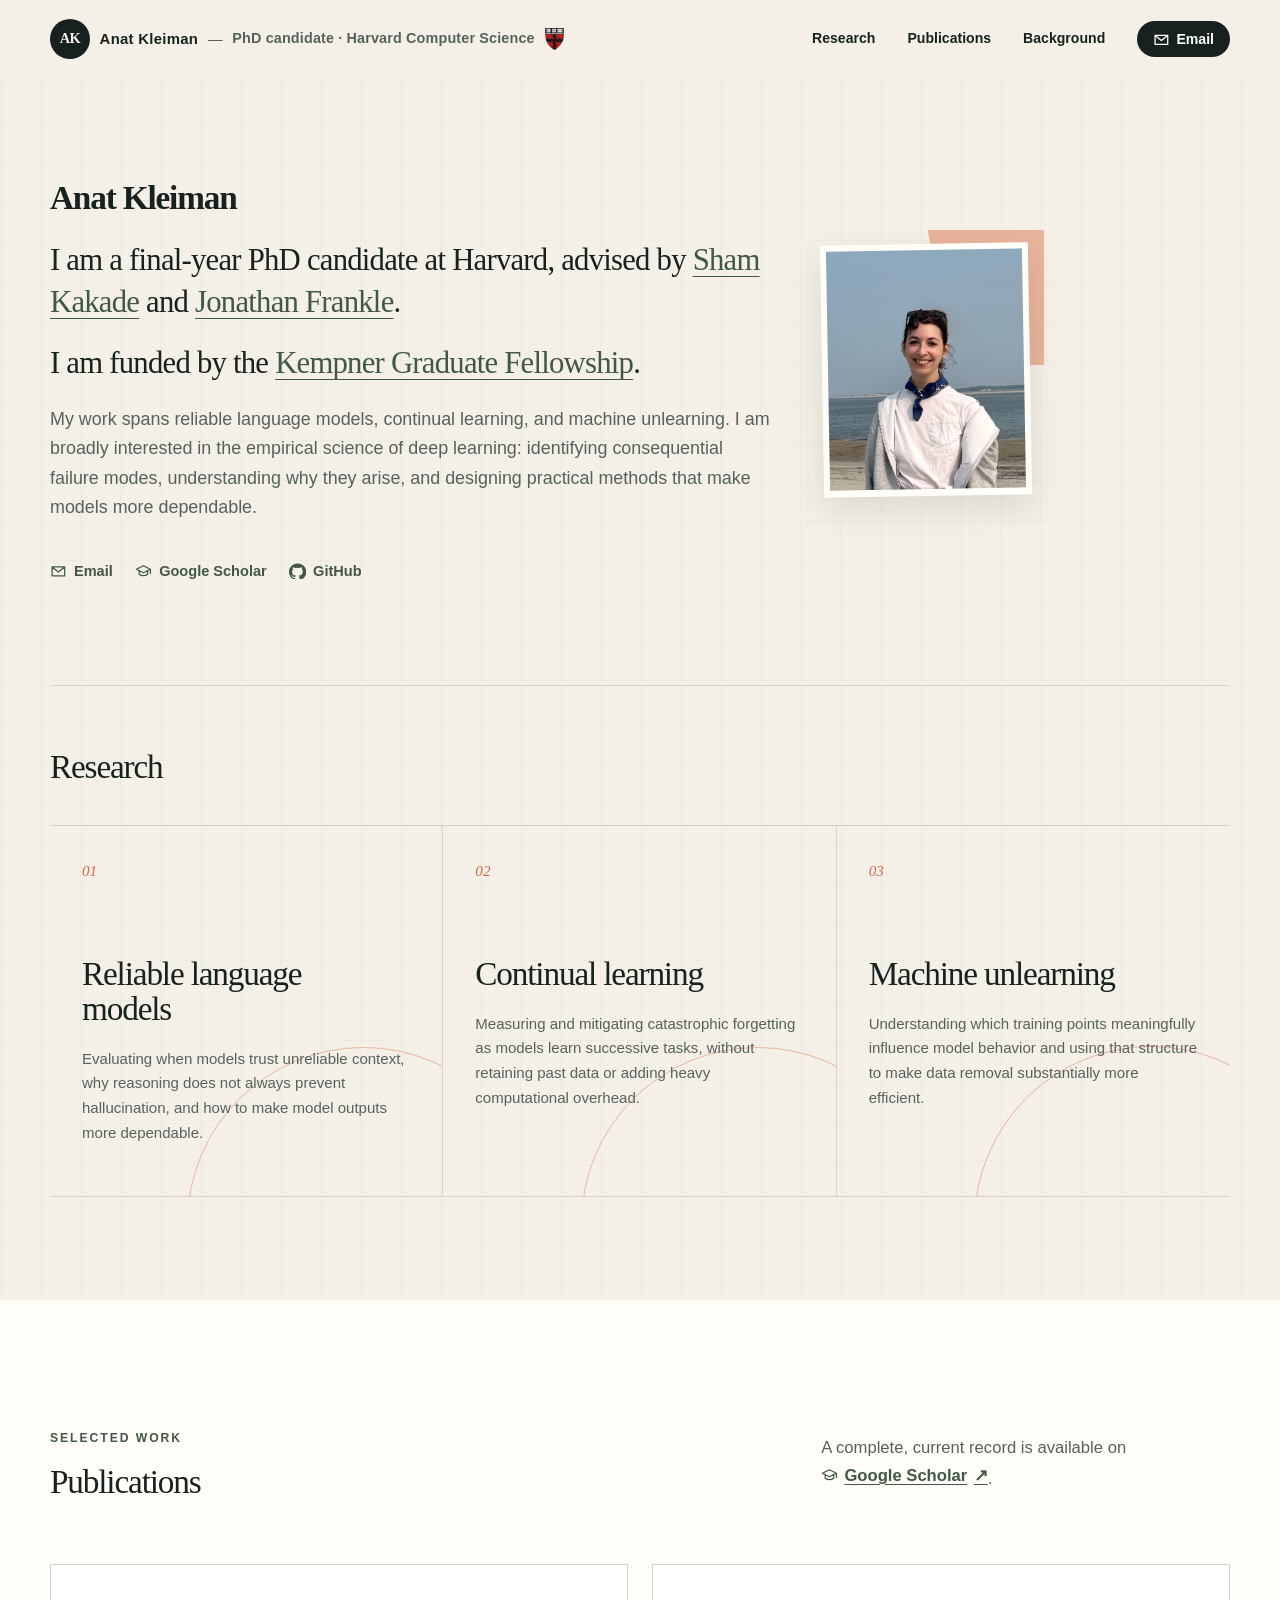
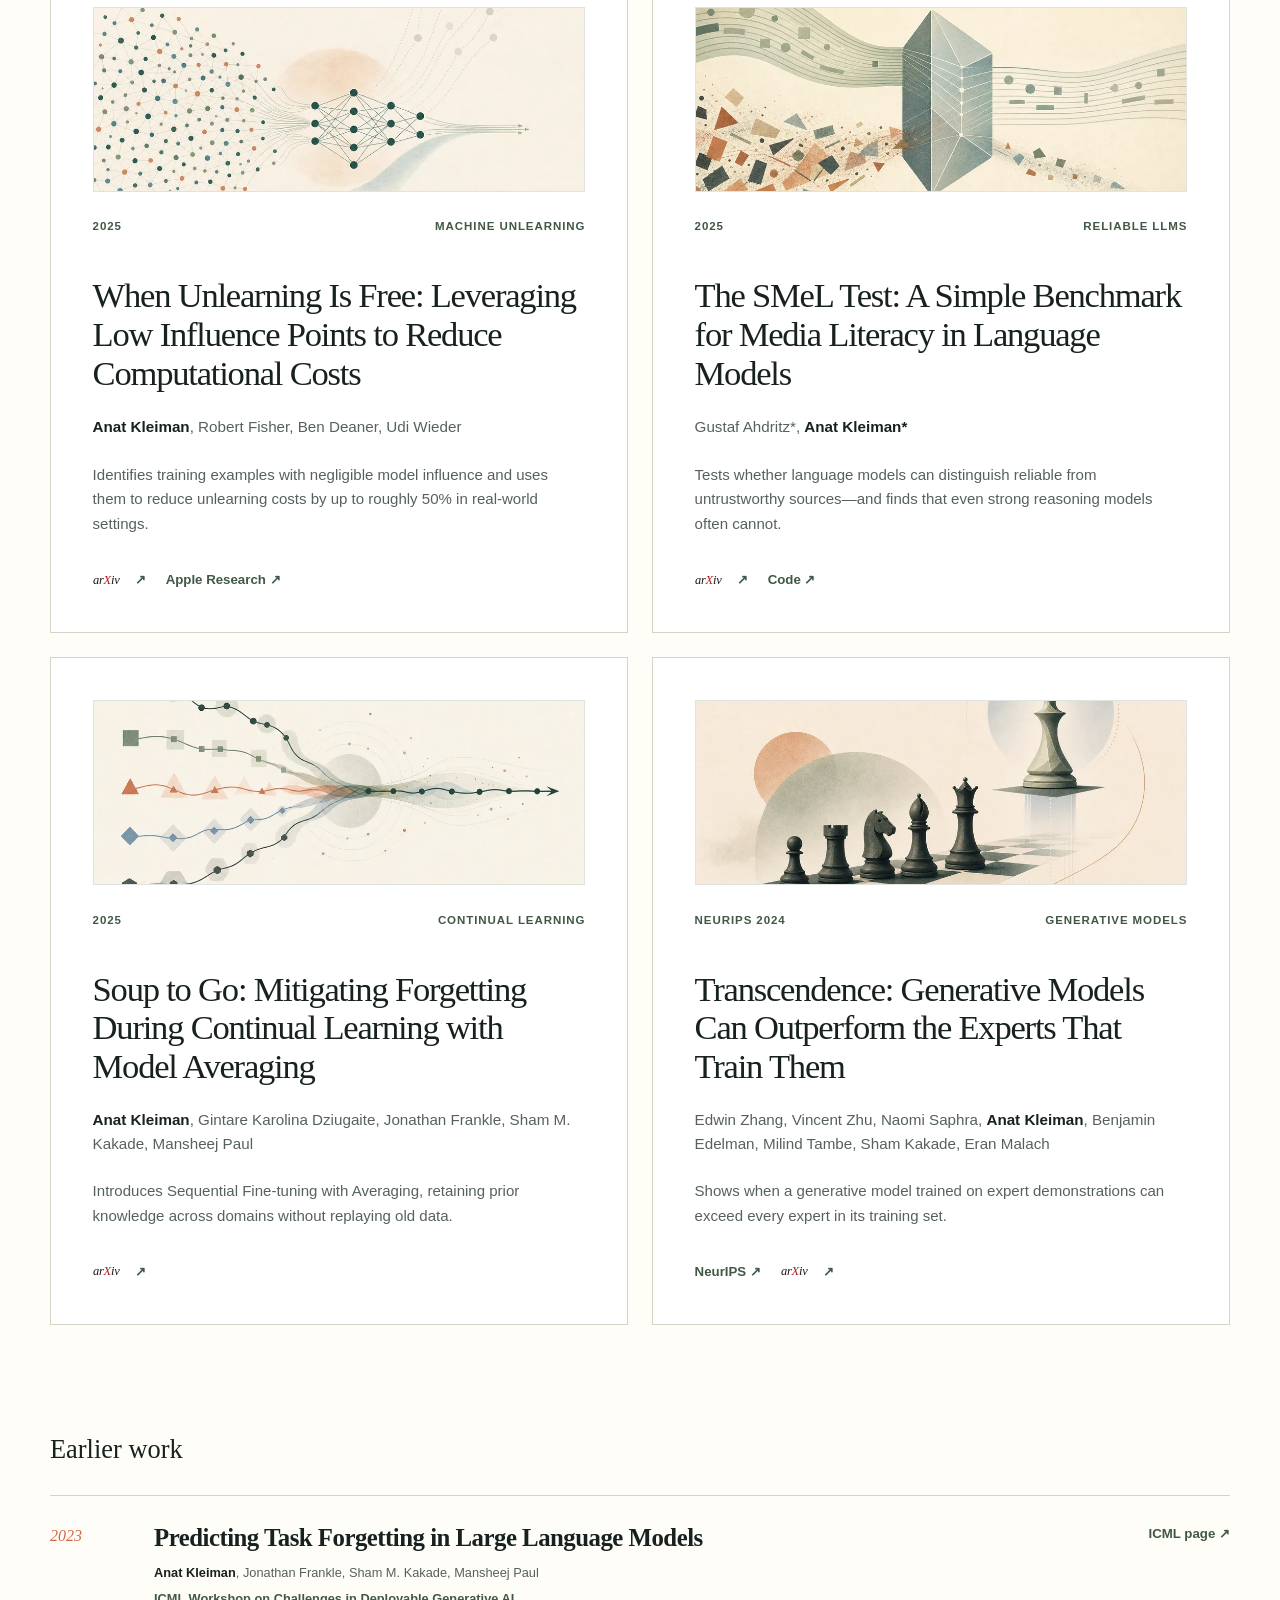
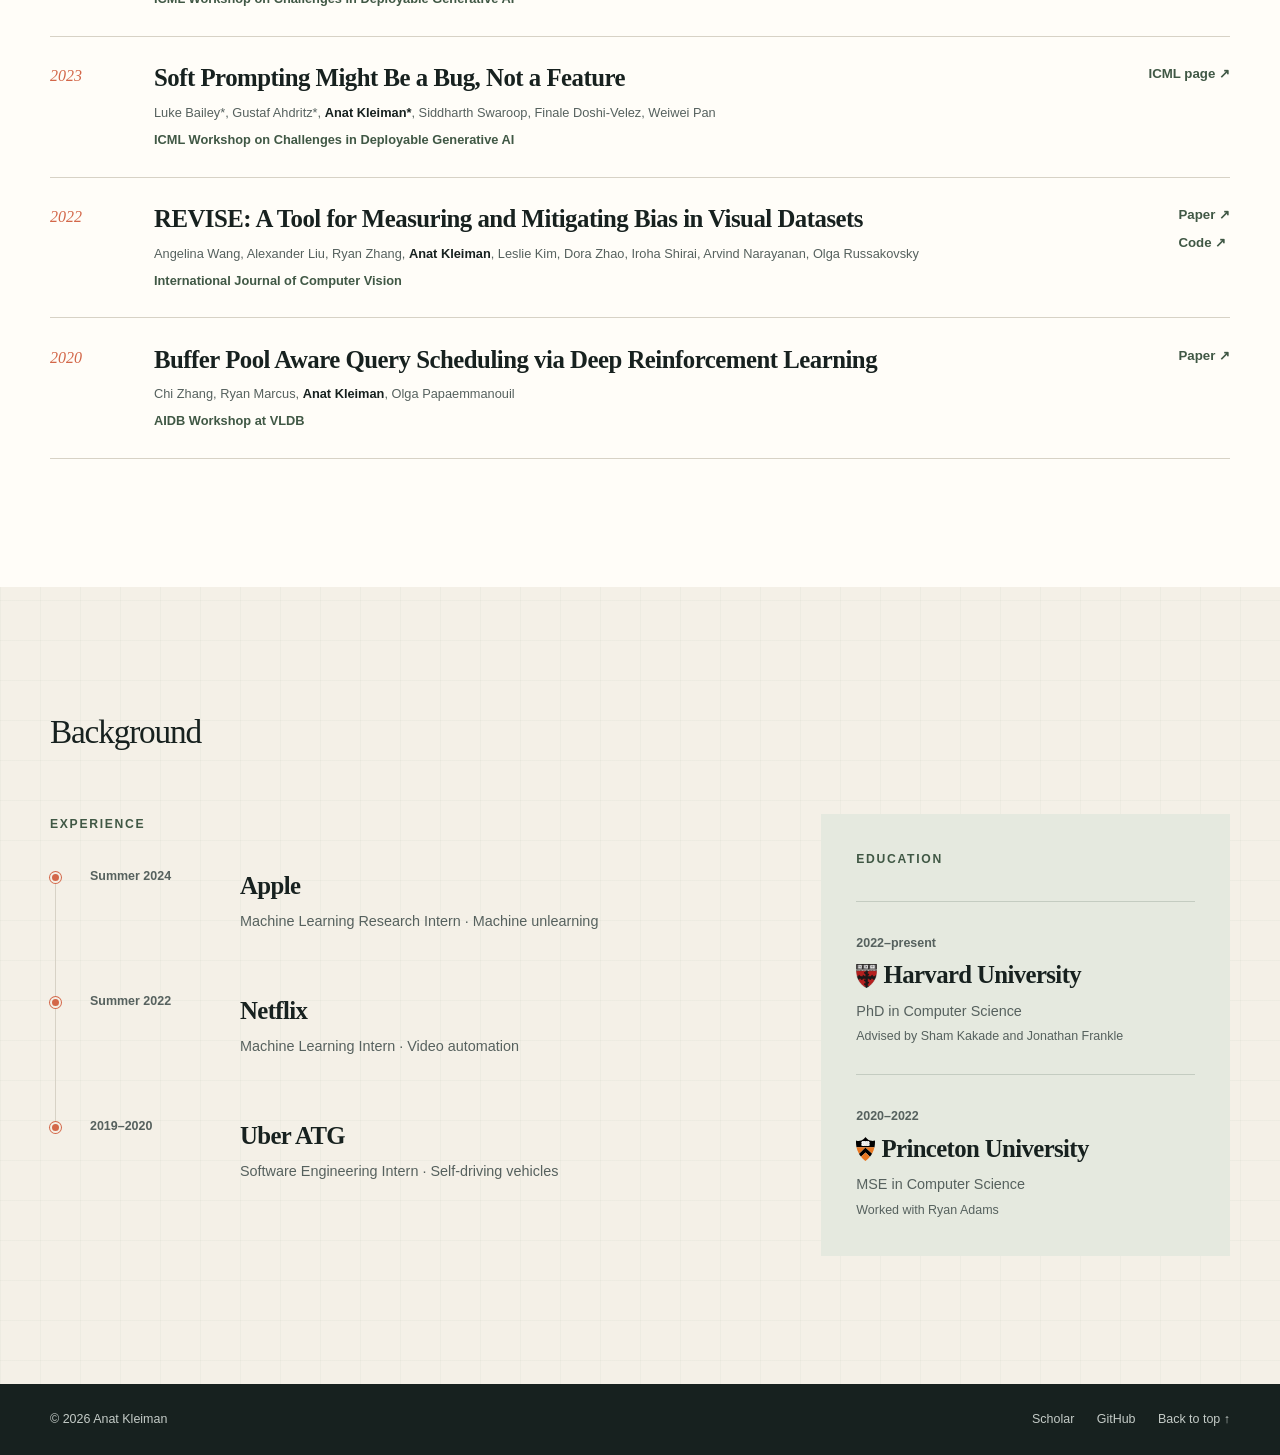
==== index.html @ 18e802c6 "Rename Harvard logo to bust CDN/browser cache of old opaque version The transparent PNG was already " ====
<!doctype html>
<html lang="en">
<head>
  <meta charset="utf-8">
  <meta name="viewport" content="width=device-width, initial-scale=1">
  <meta name="theme-color" content="#f4f0e7">
  <meta name="description" content="Anat Kleiman is a final-year Computer Science PhD candidate at Harvard researching reliable language models, continual learning, and machine unlearning.">
  <meta property="og:title" content="Anat Kleiman — Machine Learning Researcher">
  <meta property="og:description" content="Research on reliable language models, continual learning, and machine unlearning.">
  <meta property="og:image" content="https://a-kleiman.github.io/profile.jpg">
  <meta property="og:type" content="website">
  <meta property="og:url" content="https://a-kleiman.github.io/">
  <title>Anat Kleiman — Machine Learning Researcher</title>
  <link rel="icon" href="assets/favicon.svg" type="image/svg+xml">
  <link rel="mask-icon" href="assets/favicon.svg" color="#17211f">
  <link rel="stylesheet" href="styles.css">
  <script src="script.js" defer></script>
</head>
<body>
  <a class="skip-link" href="#main">Skip to content</a>

  <header class="site-header">
    <nav class="nav shell" aria-label="Primary navigation">
      <a class="wordmark" href="#top" aria-label="Anat Kleiman, home">
        <span class="wordmark-mark" aria-hidden="true">AK</span>
        <span class="wordmark-name">Anat Kleiman</span>
        <span class="wordmark-sep" aria-hidden="true">—</span>
        <span class="wordmark-title">PhD candidate · Harvard Computer Science</span>
        <img class="wordmark-crest" src="assets/harvard-shield.png" alt="Harvard University" width="20" height="22">
      </a>

      <button class="nav-toggle" type="button" aria-expanded="false" aria-controls="nav-links">
        <span class="sr-only">Toggle navigation</span>
        <span></span>
        <span></span>
      </button>

      <div class="nav-links" id="nav-links">
        <a href="#research">Research</a>
        <a href="#publications">Publications</a>
        <a href="#background">Background</a>
        <a class="nav-contact" href="mailto:anatkleiman@g.harvard.edu">
          <svg class="link-icon" viewBox="0 0 24 24" aria-hidden="true" focusable="false">
            <path d="M3 5.5h18v13H3zM3.5 6l8.5 7 8.5-7"></path>
          </svg>
          Email
        </a>
      </div>
    </nav>
  </header>

  <main id="main">
    <section class="profile-section shell" id="top">
      <div class="profile-grid">
        <div class="profile-copy reveal">
          <h1>Anat Kleiman</h1>
          <div class="portrait-wrap">
            <div class="portrait-accent" aria-hidden="true"></div>
            <figure class="portrait">
              <img src="profile.jpg" alt="Anat Kleiman" width="1497" height="1402">
            </figure>
          </div>
          <p class="about-lead">
            I am a final-year PhD candidate at Harvard, advised by
            <a href="https://shamulent.github.io/">Sham Kakade</a> and
            <a href="https://www.jfrankle.com/">Jonathan Frankle</a>.
          </p>
          <p class="fellowship-note">
            I am funded by the
            <a href="https://kempnerinstitute.harvard.edu/careers-opportunities/grants-fellowships/">Kempner Graduate Fellowship</a>.
          </p>
          <p>
            My work spans reliable language models, continual learning, and machine
            unlearning. I am broadly interested in the empirical science of deep learning:
            identifying consequential failure modes, understanding why they arise, and
            designing practical methods that make models more dependable.
          </p>
          <div class="hero-links" aria-label="Profile links">
            <a class="text-link" href="mailto:anatkleiman@g.harvard.edu">
              <svg class="link-icon" viewBox="0 0 24 24" aria-hidden="true" focusable="false">
                <path d="M3 5.5h18v13H3zM3.5 6l8.5 7 8.5-7"></path>
              </svg>
              Email
            </a>
            <a class="text-link" href="https://scholar.google.com/citations?user=1QM3BUAAAAAJ&amp;hl=en">
              <svg class="link-icon" viewBox="0 0 24 24" aria-hidden="true" focusable="false">
                <path d="m2 9 10-5 10 5-10 5L2 9zm4 2.2V16c3 2.6 9 2.6 12 0v-4.8M22 9v6"></path>
              </svg>
              Google Scholar
            </a>
            <a class="text-link github-link" href="https://github.com/a-kleiman">
              <svg class="link-icon" viewBox="0 0 24 24" aria-hidden="true" focusable="false">
                <path d="M12 .7a12 12 0 0 0-3.8 23.4c.6.1.8-.3.8-.6v-2.1c-3.3.7-4-1.4-4-1.4-.5-1.4-1.3-1.7-1.3-1.7-1.1-.7.1-.7.1-.7 1.2.1 1.8 1.2 1.8 1.2 1.1 1.8 2.8 1.3 3.5 1 .1-.8.4-1.3.8-1.6-2.7-.3-5.5-1.3-5.5-5.9 0-1.3.5-2.4 1.2-3.2-.1-.3-.5-1.5.1-3.1 0 0 1-.3 3.3 1.2a11.4 11.4 0 0 1 6 0c2.3-1.5 3.3-1.2 3.3-1.2.6 1.6.2 2.8.1 3.1.8.9 1.2 1.9 1.2 3.2 0 4.6-2.8 5.6-5.5 5.9.4.4.8 1.1.8 2.2v3.3c0 .3.2.7.8.6A12 12 0 0 0 12 .7z"></path>
              </svg>
              GitHub
            </a>
          </div>
        </div>
      </div>

      <div class="research-block" id="research">
        <div class="research-heading reveal">
          <h2>Research</h2>
        </div>

        <div class="research-grid">
          <article class="research-card reveal">
            <span class="card-number">01</span>
            <h3>Reliable language models</h3>
            <p>
              Evaluating when models trust unreliable context, why reasoning does not always
              prevent hallucination, and how to make model outputs more dependable.
            </p>
            <span class="topic-line" aria-hidden="true"></span>
          </article>
          <article class="research-card reveal">
            <span class="card-number">02</span>
            <h3>Continual learning</h3>
            <p>
              Measuring and mitigating catastrophic forgetting as models learn successive
              tasks, without retaining past data or adding heavy computational overhead.
            </p>
            <span class="topic-line" aria-hidden="true"></span>
          </article>
          <article class="research-card reveal">
            <span class="card-number">03</span>
            <h3>Machine unlearning</h3>
            <p>
              Understanding which training points meaningfully influence model behavior and
              using that structure to make data removal substantially more efficient.
            </p>
            <span class="topic-line" aria-hidden="true"></span>
          </article>
        </div>
      </div>
    </section>

    <section class="section publications-section" id="publications">
      <div class="shell">
        <div class="section-heading reveal">
          <div>
            <p class="section-label">Selected work</p>
            <h2>Publications</h2>
          </div>
          <p>
            A complete, current record is available on
            <a class="scholar-inline" href="https://scholar.google.com/citations?user=1QM3BUAAAAAJ&amp;hl=en">
              <svg class="link-icon" viewBox="0 0 24 24" aria-hidden="true" focusable="false">
                <path d="m2 9 10-5 10 5-10 5L2 9zm4 2.2V16c3 2.6 9 2.6 12 0v-4.8M22 9v6"></path>
              </svg>
              Google Scholar <span aria-hidden="true">↗</span></a>.
          </p>
        </div>

        <div class="featured-papers">
          <article class="paper-card featured reveal">
            <img class="paper-image" src="assets/publications/unlearning.webp" alt="Abstract illustration of low-influence training points being removed from a stable model" width="960" height="640" loading="lazy">
            <div class="paper-meta">
              <span>2025</span>
              <span>Machine unlearning</span>
            </div>
            <h3>When Unlearning Is Free: Leveraging Low Influence Points to Reduce Computational Costs</h3>
            <p class="authors"><strong>Anat Kleiman</strong>, Robert Fisher, Ben Deaner, Udi Wieder</p>
            <p class="paper-summary">
              Identifies training examples with negligible model influence and uses them
              to reduce unlearning costs by up to roughly 50% in real-world settings.
            </p>
            <div class="paper-links">
              <a href="https://arxiv.org/abs/2512.05254"><img class="arxiv-logo" src="assets/arxiv.svg" alt="arXiv"> <span aria-hidden="true">↗</span></a>
              <a href="https://machinelearning.apple.com/research/unlearning-free-low-influence">Apple Research <span aria-hidden="true">↗</span></a>
            </div>
          </article>

          <article class="paper-card featured reveal">
            <img class="paper-image" src="assets/publications/smel.webp" alt="Abstract illustration of trustworthy and unreliable information passing through a language model" width="960" height="640" loading="lazy">
            <div class="paper-meta">
              <span>2025</span>
              <span>Reliable LLMs</span>
            </div>
            <h3>The SMeL Test: A Simple Benchmark for Media Literacy in Language Models</h3>
            <p class="authors">Gustaf Ahdritz*, <strong>Anat Kleiman*</strong></p>
            <p class="paper-summary">
              Tests whether language models can distinguish reliable from untrustworthy
              sources—and finds that even strong reasoning models often cannot.
            </p>
            <div class="paper-links">
              <a href="https://arxiv.org/abs/2508.02074"><img class="arxiv-logo" src="assets/arxiv.svg" alt="arXiv"> <span aria-hidden="true">↗</span></a>
              <a href="https://github.com/gahdritz/smel">Code <span aria-hidden="true">↗</span></a>
            </div>
          </article>

          <article class="paper-card featured reveal">
            <img class="paper-image" src="assets/publications/soup-to-go.webp" alt="Abstract illustration of model checkpoints averaging into a continual-learning trajectory" width="960" height="640" loading="lazy">
            <div class="paper-meta">
              <span>2025</span>
              <span>Continual learning</span>
            </div>
            <h3>Soup to Go: Mitigating Forgetting During Continual Learning with Model Averaging</h3>
            <p class="authors"><strong>Anat Kleiman</strong>, Gintare Karolina Dziugaite, Jonathan Frankle, Sham M. Kakade, Mansheej Paul</p>
            <p class="paper-summary">
              Introduces Sequential Fine-tuning with Averaging, retaining prior knowledge
              across domains without replaying old data.
            </p>
            <div class="paper-links">
              <a href="https://arxiv.org/abs/2501.05559"><img class="arxiv-logo" src="assets/arxiv.svg" alt="arXiv"> <span aria-hidden="true">↗</span></a>
            </div>
          </article>

          <article class="paper-card featured reveal">
            <img class="paper-image" src="assets/publications/transcendence.webp" alt="Abstract illustration of a chess model rising beyond the experts that trained it" width="960" height="640" loading="lazy">
            <div class="paper-meta">
              <span>NeurIPS 2024</span>
              <span>Generative models</span>
            </div>
            <h3>Transcendence: Generative Models Can Outperform the Experts That Train Them</h3>
            <p class="authors">Edwin Zhang, Vincent Zhu, Naomi Saphra, <strong>Anat Kleiman</strong>, Benjamin Edelman, Milind Tambe, Sham Kakade, Eran Malach</p>
            <p class="paper-summary">
              Shows when a generative model trained on expert demonstrations can exceed
              every expert in its training set.
            </p>
            <div class="paper-links">
              <a href="https://proceedings.neurips.cc/paper_files/paper/2024/hash/9e3bba153aa362f961dc43de5cababac-Abstract-Conference.html">NeurIPS <span aria-hidden="true">↗</span></a>
              <a href="https://arxiv.org/abs/2406.11741"><img class="arxiv-logo" src="assets/arxiv.svg" alt="arXiv"> <span aria-hidden="true">↗</span></a>
            </div>
          </article>
        </div>

        <div class="more-papers reveal">
          <h3 class="more-papers-title">Earlier work</h3>

          <article class="paper-row">
            <div class="paper-year">2023</div>
            <div>
              <h4>Predicting Task Forgetting in Large Language Models</h4>
              <p><strong>Anat Kleiman</strong>, Jonathan Frankle, Sham M. Kakade, Mansheej Paul</p>
              <p class="venue">ICML Workshop on Challenges in Deployable Generative AI</p>
            </div>
            <a href="https://icml.cc/virtual/2023/28944" aria-label="View Predicting Task Forgetting in Large Language Models">ICML page <span aria-hidden="true">↗</span></a>
          </article>

          <article class="paper-row">
            <div class="paper-year">2023</div>
            <div>
              <h4>Soft Prompting Might Be a Bug, Not a Feature</h4>
              <p>Luke Bailey*, Gustaf Ahdritz*, <strong>Anat Kleiman*</strong>, Siddharth Swaroop, Finale Doshi-Velez, Weiwei Pan</p>
              <p class="venue">ICML Workshop on Challenges in Deployable Generative AI</p>
            </div>
            <a href="https://icml.cc/virtual/2023/28923" aria-label="View Soft Prompting Might Be a Bug, Not a Feature">ICML page <span aria-hidden="true">↗</span></a>
          </article>

          <article class="paper-row">
            <div class="paper-year">2022</div>
            <div>
              <h4>REVISE: A Tool for Measuring and Mitigating Bias in Visual Datasets</h4>
              <p>Angelina Wang, Alexander Liu, Ryan Zhang, <strong>Anat Kleiman</strong>, Leslie Kim, Dora Zhao, Iroha Shirai, Arvind Narayanan, Olga Russakovsky</p>
              <p class="venue">International Journal of Computer Vision</p>
            </div>
            <div class="row-links">
              <a href="https://arxiv.org/abs/2004.07999">Paper <span aria-hidden="true">↗</span></a>
              <a href="https://github.com/princetonvisualai/revise-tool">Code <span aria-hidden="true">↗</span></a>
            </div>
          </article>

          <article class="paper-row">
            <div class="paper-year">2020</div>
            <div>
              <h4>Buffer Pool Aware Query Scheduling via Deep Reinforcement Learning</h4>
              <p>Chi Zhang, Ryan Marcus, <strong>Anat Kleiman</strong>, Olga Papaemmanouil</p>
              <p class="venue">AIDB Workshop at VLDB</p>
            </div>
            <a href="https://arxiv.org/abs/2007.10568" aria-label="Read Buffer Pool Aware Query Scheduling via Deep Reinforcement Learning">Paper <span aria-hidden="true">↗</span></a>
          </article>
        </div>
      </div>
    </section>

    <section class="section shell" id="background">
      <div class="section-heading simple-heading reveal">
        <h2>Background</h2>
      </div>

      <div class="background-grid">
        <div class="timeline reveal">
          <h3>Experience</h3>
          <article>
            <div class="timeline-marker" aria-hidden="true"></div>
            <div class="timeline-date">Summer 2024</div>
            <div>
              <h4>Apple</h4>
              <p>Machine Learning Research Intern · Machine unlearning</p>
            </div>
          </article>
          <article>
            <div class="timeline-marker" aria-hidden="true"></div>
            <div class="timeline-date">Summer 2022</div>
            <div>
              <h4>Netflix</h4>
              <p>Machine Learning Intern · Video automation</p>
            </div>
          </article>
          <article>
            <div class="timeline-marker" aria-hidden="true"></div>
            <div class="timeline-date">2019–2020</div>
            <div>
              <h4>Uber ATG</h4>
              <p>Software Engineering Intern · Self-driving vehicles</p>
            </div>
          </article>
        </div>

        <div class="education reveal">
          <h3>Education</h3>
          <article>
            <span class="education-year">2022–present</span>
            <h4><img class="edu-logo" src="assets/harvard-shield.png" alt=""> Harvard University</h4>
            <p>PhD in Computer Science</p>
            <p class="detail">Advised by Sham Kakade and Jonathan Frankle</p>
          </article>
          <article>
            <span class="education-year">2020–2022</span>
            <h4><img class="edu-logo" src="assets/Princeton_seal.svg" alt=""> Princeton University</h4>
            <p>MSE in Computer Science</p>
            <p class="detail">Worked with Ryan Adams</p>
          </article>
        </div>
      </div>
    </section>

  </main>

  <footer class="footer">
    <div class="shell">
      <p>© <span id="year">2026</span> Anat Kleiman</p>
      <div>
        <a href="https://scholar.google.com/citations?user=1QM3BUAAAAAJ&amp;hl=en">Scholar</a>
        <a href="https://github.com/a-kleiman">GitHub</a>
        <a href="#top">Back to top ↑</a>
      </div>
    </div>
  </footer>
</body>
</html>
---- styles.css ----
:root {
  --ink: #17211f;
  --muted: #56615e;
  --paper: #fffdf8;
  --canvas: #f4f0e7;
  --sage: #6d826e;
  --sage-dark: #405845;
  --terracotta: #d36749;
  --peach: #e9b49c;
  --line: #d7d2c6;
  --white: #ffffff;
  --shadow: 0 24px 70px rgba(32, 43, 38, 0.11);
  --serif: "Iowan Old Style", "Palatino Linotype", Palatino, Georgia, serif;
  --sans: Inter, ui-sans-serif, -apple-system, BlinkMacSystemFont, "Segoe UI", sans-serif;
}

* {
  box-sizing: border-box;
}

html {
  scroll-behavior: smooth;
  scroll-padding-top: 7rem;
}

body {
  margin: 0;
  color: var(--ink);
  background:
    linear-gradient(rgba(64, 88, 69, 0.035) 1px, transparent 1px),
    linear-gradient(90deg, rgba(64, 88, 69, 0.035) 1px, transparent 1px),
    var(--canvas);
  background-size: 40px 40px;
  font-family: var(--sans);
  font-size: 16px;
  line-height: 1.65;
  -webkit-font-smoothing: antialiased;
}

body.nav-open {
  overflow: hidden;
}

a {
  color: inherit;
  text-decoration-thickness: 1px;
  text-underline-offset: 0.2em;
}

img {
  display: block;
  max-width: 100%;
}

button {
  font: inherit;
}

.shell {
  width: min(1180px, calc(100% - 3rem));
  margin-inline: auto;
}

.sr-only {
  position: absolute;
  width: 1px;
  height: 1px;
  padding: 0;
  margin: -1px;
  overflow: hidden;
  clip: rect(0, 0, 0, 0);
  white-space: nowrap;
  border: 0;
}

.skip-link {
  position: fixed;
  top: 0.75rem;
  left: 0.75rem;
  z-index: 200;
  padding: 0.75rem 1rem;
  color: var(--white);
  background: var(--ink);
  transform: translateY(-150%);
}

.skip-link:focus {
  transform: translateY(0);
}

.site-header {
  position: sticky;
  top: 0;
  z-index: 100;
  border-bottom: 1px solid transparent;
  background: rgba(244, 240, 231, 0.85);
  backdrop-filter: blur(18px);
  transition: border-color 180ms ease, box-shadow 180ms ease;
}

.site-header.scrolled {
  border-color: rgba(23, 33, 31, 0.1);
  box-shadow: 0 8px 30px rgba(23, 33, 31, 0.06);
}

.nav {
  display: flex;
  min-height: 78px;
  align-items: center;
  justify-content: space-between;
}

.wordmark {
  display: inline-flex;
  align-items: center;
  gap: 0.6rem;
  font-weight: 700;
  text-decoration: none;
}

.wordmark-mark {
  display: grid;
  width: 40px;
  height: 40px;
  place-items: center;
  border-radius: 50%;
  color: var(--canvas);
  background: var(--ink);
  font-family: var(--serif);
  font-size: 0.9rem;
  letter-spacing: -0.04em;
}

.wordmark-name {
  font-size: 0.93rem;
  letter-spacing: 0.02em;
}

.wordmark-sep {
  color: var(--muted);
  font-size: 0.93rem;
  font-weight: 500;
}

.wordmark-title {
  color: var(--muted);
  font-size: 0.9rem;
  font-weight: 600;
  letter-spacing: 0.01em;
}

.wordmark-crest {
  width: auto;
  height: 22px;
  margin-left: 0.05rem;
}

.nav-links {
  display: flex;
  align-items: center;
  gap: 2rem;
}

.nav-links a {
  position: relative;
  font-size: 0.88rem;
  font-weight: 650;
  text-decoration: none;
}

.nav-links > a:not(.nav-contact)::after {
  position: absolute;
  right: 0;
  bottom: -0.35rem;
  left: 0;
  height: 1px;
  content: "";
  background: currentColor;
  transform: scaleX(0);
  transform-origin: right;
  transition: transform 180ms ease;
}

.nav-links > a:not(.nav-contact):hover::after,
.nav-links > a:not(.nav-contact):focus-visible::after {
  transform: scaleX(1);
  transform-origin: left;
}

.nav-contact {
  display: inline-flex;
  align-items: center;
  gap: 0.4rem;
  padding: 0.62rem 1rem;
  border-radius: 999px;
  color: var(--white);
  background: var(--ink);
  line-height: 1;
}

.nav-contact .link-icon {
  transform: translateY(0.5px);
}

.nav-toggle {
  display: none;
  width: 42px;
  height: 42px;
  padding: 0;
  border: 0;
  background: transparent;
}

.nav-toggle span:not(.sr-only) {
  display: block;
  width: 24px;
  height: 2px;
  margin: 6px auto;
  background: var(--ink);
  transition: transform 180ms ease;
}

.profile-section {
  padding-block: clamp(4.5rem, 8vw, 7.5rem);
}

.profile-grid {
  max-width: 980px;
}

.eyebrow,
.section-label {
  margin: 0 0 1.1rem;
  color: var(--sage-dark);
  font-size: 0.76rem;
  font-weight: 800;
  letter-spacing: 0.16em;
  text-transform: uppercase;
}

.profile-copy h1,
.research-heading h2,
.section-heading h2 {
  margin: 0 0 1.5rem;
  font-family: var(--serif);
  font-size: clamp(1.75rem, 2.6vw, 2.35rem);
  font-weight: 500;
  letter-spacing: -0.035em;
  line-height: 1.05;
}

.profile-copy h1 {
  font-weight: 700;
}

.profile-copy::after {
  display: table;
  clear: both;
  content: "";
}

.profile-copy > p {
  max-width: 720px;
  margin: 0;
  color: var(--muted);
  font-size: 1.12rem;
}

.profile-copy .about-lead {
  max-width: 780px;
  margin-bottom: 1.25rem;
  color: var(--ink);
  font-family: var(--serif);
  font-size: clamp(1.45rem, 2.4vw, 2rem);
  letter-spacing: -0.025em;
  line-height: 1.35;
}

.profile-copy .fellowship-note {
  max-width: 780px;
  margin-bottom: 1.25rem;
  color: var(--ink);
  font-family: var(--serif);
  font-size: clamp(1.45rem, 2.4vw, 2rem);
  letter-spacing: -0.025em;
  line-height: 1.35;
}

.profile-copy a {
  color: var(--sage-dark);
}

.hero-links {
  display: flex;
  margin-top: 2.25rem;
  align-items: center;
  flex-wrap: wrap;
  gap: 1.4rem;
}

.button {
  display: inline-flex;
  min-height: 50px;
  padding: 0.72rem 1.25rem;
  align-items: center;
  justify-content: center;
  border: 1px solid transparent;
  border-radius: 3px;
  font-size: 0.9rem;
  font-weight: 750;
  text-decoration: none;
  transition: transform 180ms ease, box-shadow 180ms ease, background 180ms ease;
}

.button:hover,
.button:focus-visible {
  transform: translateY(-2px);
}

.button-primary {
  color: var(--white);
  background: var(--ink);
  box-shadow: 6px 6px 0 var(--peach);
}

.button-primary:hover {
  box-shadow: 3px 3px 0 var(--peach);
}

.text-link {
  display: inline-flex;
  align-items: center;
  gap: 0.45rem;
  font-size: 0.91rem;
  font-weight: 700;
  text-decoration: none;
}

.paper-links span,
.paper-row > a span,
.row-links span {
  display: inline-block;
  transition: transform 160ms ease;
}

.paper-links a:hover span,
.paper-row > a:hover span,
.row-links a:hover span {
  transform: translate(2px, -2px);
}

.link-icon {
  width: 1.05rem;
  height: 1.05rem;
  flex: none;
  fill: none;
  stroke: currentColor;
  stroke-linecap: round;
  stroke-linejoin: round;
  stroke-width: 1.8;
}

.github-link .link-icon {
  fill: currentColor;
  stroke: none;
}

.portrait-wrap {
  position: relative;
  float: right;
  width: 208px;
  margin: 0.2rem 0 1rem 2.4rem;
}

.portrait-accent {
  position: absolute;
  top: -14px;
  right: -14px;
  width: 56%;
  height: 54%;
  background: var(--peach);
  clip-path: polygon(0 0, 100% 0, 100% 100%, 22% 100%);
}

.portrait {
  position: relative;
  z-index: 1;
  width: 208px;
  margin: 0;
  padding: 0.4rem;
  background: var(--paper);
  box-shadow: 0 12px 32px rgba(32, 43, 38, 0.12);
  transform: rotate(-1deg);
}

.portrait img {
  width: 100%;
  height: 239px;
  object-fit: cover;
  object-position: 50% 47%;
  filter: saturate(0.88) contrast(1.02);
}

.research-block {
  margin-top: clamp(4rem, 8vw, 7rem);
  padding-top: clamp(3rem, 5vw, 4.5rem);
  border-top: 1px solid var(--line);
}

.research-heading {
  margin-bottom: 2.5rem;
}

.research-heading h2 {
  margin: 0;
}

.section {
  padding-block: clamp(5rem, 10vw, 9rem);
}

.section-heading {
  display: grid;
  margin-bottom: clamp(2.5rem, 5vw, 5rem);
  align-items: end;
  grid-template-columns: 1.15fr 0.65fr;
  gap: 3rem;
}

.section-heading h2 {
  margin: 0;
}

.simple-heading {
  display: block;
}

.section-heading > p {
  max-width: 430px;
  margin: 0 0 0.5rem;
  color: var(--muted);
  font-size: 1.04rem;
}

.section-heading > p a {
  color: var(--sage-dark);
  font-weight: 700;
}

.section-heading > p a.scholar-inline {
  display: inline-flex;
  align-items: center;
  gap: 0.4rem;
}

.research-grid {
  display: grid;
  border-top: 1px solid var(--line);
  border-bottom: 1px solid var(--line);
  grid-template-columns: repeat(3, 1fr);
}

.research-card {
  position: relative;
  min-height: 370px;
  padding: 2rem;
  overflow: hidden;
  border-right: 1px solid var(--line);
}

.research-card:last-child {
  border-right: 0;
}

.card-number {
  color: var(--terracotta);
  font-family: var(--serif);
  font-size: 0.95rem;
  font-style: italic;
}

.research-card h3 {
  max-width: 250px;
  margin: 4.5rem 0 1.25rem;
  font-family: var(--serif);
  font-size: clamp(1.75rem, 2.6vw, 2.35rem);
  font-weight: 500;
  letter-spacing: -0.035em;
  line-height: 1.05;
}

.research-card p {
  position: relative;
  z-index: 1;
  margin: 0;
  color: var(--muted);
  font-size: 0.94rem;
}

.topic-line {
  position: absolute;
  right: -25%;
  bottom: -55%;
  width: 90%;
  aspect-ratio: 1;
  border: 1px solid var(--peach);
  border-radius: 50%;
  transition: transform 350ms ease;
}

.research-card:hover .topic-line {
  transform: translate(-1rem, -1rem) scale(1.08);
}

.publications-section {
  background: var(--paper);
}

.featured-papers {
  display: grid;
  grid-template-columns: repeat(2, 1fr);
  gap: 1.5rem;
}

.paper-card {
  padding: clamp(1.5rem, 3.5vw, 2.6rem);
  border: 1px solid var(--line);
  background: var(--white);
}

.paper-card.featured {
  display: flex;
  min-height: 560px;
  flex-direction: column;
  transition: border-color 180ms ease, transform 180ms ease, box-shadow 180ms ease;
}

.paper-card.featured:hover {
  border-color: var(--sage);
  box-shadow: 0 20px 50px rgba(23, 33, 31, 0.08);
  transform: translateY(-4px);
}

.paper-meta {
  display: flex;
  margin-bottom: 2.5rem;
  justify-content: space-between;
  gap: 1rem;
  color: var(--sage-dark);
  font-size: 0.72rem;
  font-weight: 800;
  letter-spacing: 0.08em;
  text-transform: uppercase;
}

.paper-image {
  width: 100%;
  height: 185px;
  margin-bottom: 1.6rem;
  border: 1px solid rgba(64, 88, 69, 0.16);
  object-fit: cover;
}

.paper-card h3 {
  margin: 0;
  font-family: var(--serif);
  font-size: clamp(1.55rem, 2.7vw, 2.2rem);
  font-weight: 500;
  letter-spacing: -0.035em;
  line-height: 1.12;
}

.authors {
  margin: 1.4rem 0 0;
  color: var(--muted);
  font-size: 0.95rem;
  line-height: 1.55;
}

.authors strong,
.paper-row strong {
  color: var(--ink);
}

.paper-summary {
  margin: 1.5rem 0 2rem;
  color: var(--muted);
  font-size: 0.94rem;
}

.paper-links {
  display: flex;
  margin-top: auto;
  flex-wrap: wrap;
  gap: 1.25rem;
}

.paper-links a,
.paper-row > a,
.row-links a {
  color: var(--sage-dark);
  font-size: 0.83rem;
  font-weight: 800;
  text-decoration: none;
}

.paper-links a:has(.arxiv-logo) {
  display: inline-flex;
  align-items: center;
  gap: 0.35rem;
}

.arxiv-logo {
  display: block;
  width: auto;
  height: 0.95rem;
}

.more-papers {
  margin-top: clamp(4rem, 8vw, 7rem);
}

.more-papers-title {
  margin: 0 0 1.5rem;
  font-family: var(--serif);
  font-size: 1.65rem;
  font-weight: 500;
}

.paper-row {
  display: grid;
  padding: 1.65rem 0;
  align-items: start;
  border-top: 1px solid var(--line);
  grid-template-columns: 80px minmax(0, 1fr) auto;
  gap: 1.5rem;
}

.paper-row:last-child {
  border-bottom: 1px solid var(--line);
}

.paper-year {
  color: var(--terracotta);
  font-family: var(--serif);
  font-style: italic;
}

.paper-row h4 {
  margin: 0 0 0.5rem;
  font-family: var(--serif);
  font-size: 1.55rem;
  font-weight: 600;
  letter-spacing: -0.02em;
  line-height: 1.25;
}

.paper-row p {
  margin: 0;
  color: var(--muted);
  font-size: 0.8rem;
}

.paper-row .venue {
  margin-top: 0.35rem;
  color: var(--sage-dark);
  font-weight: 700;
}

.row-links {
  display: flex;
  flex-direction: column;
  gap: 0.4rem;
}

.background-grid {
  display: grid;
  grid-template-columns: 1.25fr 0.75fr;
  gap: clamp(2rem, 7vw, 7rem);
}

.timeline > h3,
.education > h3 {
  margin: 0 0 2rem;
  color: var(--sage-dark);
  font-size: 0.76rem;
  letter-spacing: 0.14em;
  text-transform: uppercase;
}

.timeline article {
  position: relative;
  display: grid;
  min-height: 125px;
  padding: 0 0 2rem 2.5rem;
  grid-template-columns: 130px 1fr;
  gap: 1.25rem;
}

.timeline article:not(:last-child)::before {
  position: absolute;
  top: 12px;
  bottom: -12px;
  left: 5px;
  width: 1px;
  content: "";
  background: var(--line);
}

.timeline-marker {
  position: absolute;
  top: 6px;
  left: 0;
  width: 11px;
  height: 11px;
  border: 2px solid var(--canvas);
  border-radius: 50%;
  background: var(--terracotta);
  box-shadow: 0 0 0 1px var(--terracotta);
}

.timeline-date,
.education-year {
  color: var(--muted);
  font-size: 0.78rem;
  font-weight: 700;
}

.timeline h4,
.education h4 {
  margin: 0;
  font-family: var(--serif);
  font-size: 1.55rem;
  font-weight: 600;
  letter-spacing: -0.025em;
}

.education h4 {
  display: flex;
  align-items: center;
  gap: 0.4rem;
}

.edu-logo {
  width: auto;
  height: 1.5rem;
  flex: none;
}

.timeline p,
.education p {
  margin: 0.2rem 0 0;
  color: var(--muted);
  font-size: 0.9rem;
}

.education {
  padding: 2.2rem;
  background: #e5e9df;
}

.education article {
  padding: 1.7rem 0;
  border-top: 1px solid rgba(64, 88, 69, 0.2);
}

.education article:last-child {
  padding-bottom: 0;
}

.education .detail {
  font-size: 0.78rem;
}

.footer {
  padding-block: 1.6rem;
  color: #c4cbc7;
  background: var(--ink);
}

.footer .shell {
  display: flex;
  justify-content: space-between;
  gap: 2rem;
}

.footer p {
  margin: 0;
  font-size: 0.78rem;
}

.footer div div {
  display: flex;
  gap: 1.4rem;
}

.footer a {
  font-size: 0.78rem;
  text-decoration: none;
}

.footer a:hover {
  color: var(--paper);
}

.reveal {
  opacity: 1;
  transform: none;
}

.reveal.visible {
  opacity: 1;
  transform: translateY(0);
}

:focus-visible {
  outline: 3px solid var(--terracotta);
  outline-offset: 4px;
}

@media (max-width: 920px) {
  .portrait-wrap {
    width: 156px;
    margin-left: 1.8rem;
  }

  .portrait {
    width: 156px;
  }

  .portrait img {
    height: 179px;
  }

  .section-heading {
    grid-template-columns: 1fr;
    gap: 1.5rem;
  }

  .research-grid {
    grid-template-columns: 1fr;
  }

  .research-card {
    min-height: auto;
    padding: 2.25rem 1rem 2.5rem;
    border-right: 0;
    border-bottom: 1px solid var(--line);
  }

  .research-card:last-child {
    border-bottom: 0;
  }

  .research-card h3 {
    margin-top: 2.5rem;
  }

  .background-grid {
    grid-template-columns: 1fr;
  }

}

@media (max-width: 720px) {
  .shell {
    width: min(100% - 2rem, 1180px);
  }

  .nav {
    min-height: 68px;
  }

  .nav-toggle {
    display: block;
    position: relative;
    z-index: 3;
  }

  .nav-toggle[aria-expanded="true"] span:nth-of-type(2) {
    transform: translateY(4px) rotate(45deg);
  }

  .nav-toggle[aria-expanded="true"] span:nth-of-type(3) {
    transform: translateY(-4px) rotate(-45deg);
  }

  .nav-links {
    position: fixed;
    top: 0;
    left: 0;
    right: 0;
    height: 100vh;
    height: 100dvh;
    z-index: 2;
    display: flex;
    padding: 7rem 2rem 3rem;
    align-items: flex-start;
    flex-direction: column;
    gap: 1.25rem;
    overflow-y: auto;
    background: var(--paper);
    backdrop-filter: none;
    opacity: 0;
    pointer-events: none;
    transform: translateY(-1rem);
    transition: opacity 180ms ease, transform 180ms ease;
  }

  .nav-links.open {
    opacity: 1;
    pointer-events: auto;
    transform: translateY(0);
  }

  .nav-links a {
    font-family: var(--serif);
    font-size: 2rem;
    font-weight: 500;
  }

  .nav-contact {
    margin-top: 0;
    padding: 0;
    gap: 0.6rem;
    border-radius: 0;
    color: var(--ink);
    background: transparent;
    font-family: var(--serif) !important;
    font-size: 2rem !important;
    font-weight: 500;
  }

  .nav-contact .link-icon {
    width: 1.6rem;
    height: 1.6rem;
  }

  .wordmark-name,
  .wordmark-sep {
    display: none;
  }

  .wordmark {
    gap: 0.4rem;
    min-width: 0;
  }

  .wordmark-title {
    font-size: 0.66rem;
    letter-spacing: -0.005em;
    line-height: 1.2;
    white-space: nowrap;
  }

  .wordmark-crest {
    height: 17px;
  }

  .profile-section {
    padding-block: 3.5rem 5rem;
  }

  .profile-grid {
    max-width: none;
  }

  .hero-links {
    display: grid;
    align-items: center;
    justify-content: start;
    grid-template-columns: repeat(3, auto);
    gap: 1rem 1.4rem;
  }

  .portrait-wrap {
    width: 126px;
    margin: 0.1rem 0 0.75rem 1.2rem;
  }

  .portrait {
    width: 126px;
  }

  .portrait img {
    height: 145px;
  }

  .featured-papers {
    grid-template-columns: 1fr;
  }

  .paper-card.featured {
    min-height: auto;
  }

  .paper-meta {
    margin-bottom: 2.5rem;
  }

  .paper-links {
    margin-top: 1rem;
  }

  .paper-row {
    grid-template-columns: 58px minmax(0, 1fr);
  }

  .paper-row > a,
  .paper-row > .row-links {
    grid-column: 2;
  }

  .row-links {
    flex-direction: row;
  }

  .timeline article {
    grid-template-columns: 1fr;
    gap: 0.15rem;
  }

  .education {
    padding: 1.5rem;
  }

  .button-light {
    width: 100%;
    overflow-wrap: anywhere;
  }

  .footer .shell {
    align-items: flex-start;
    flex-direction: column;
    gap: 0.75rem;
  }
}

@media (prefers-reduced-motion: reduce) {
  html {
    scroll-behavior: auto;
  }

  *,
  *::before,
  *::after {
    scroll-behavior: auto !important;
    transition-duration: 0.01ms !important;
    animation-duration: 0.01ms !important;
    animation-iteration-count: 1 !important;
  }

}
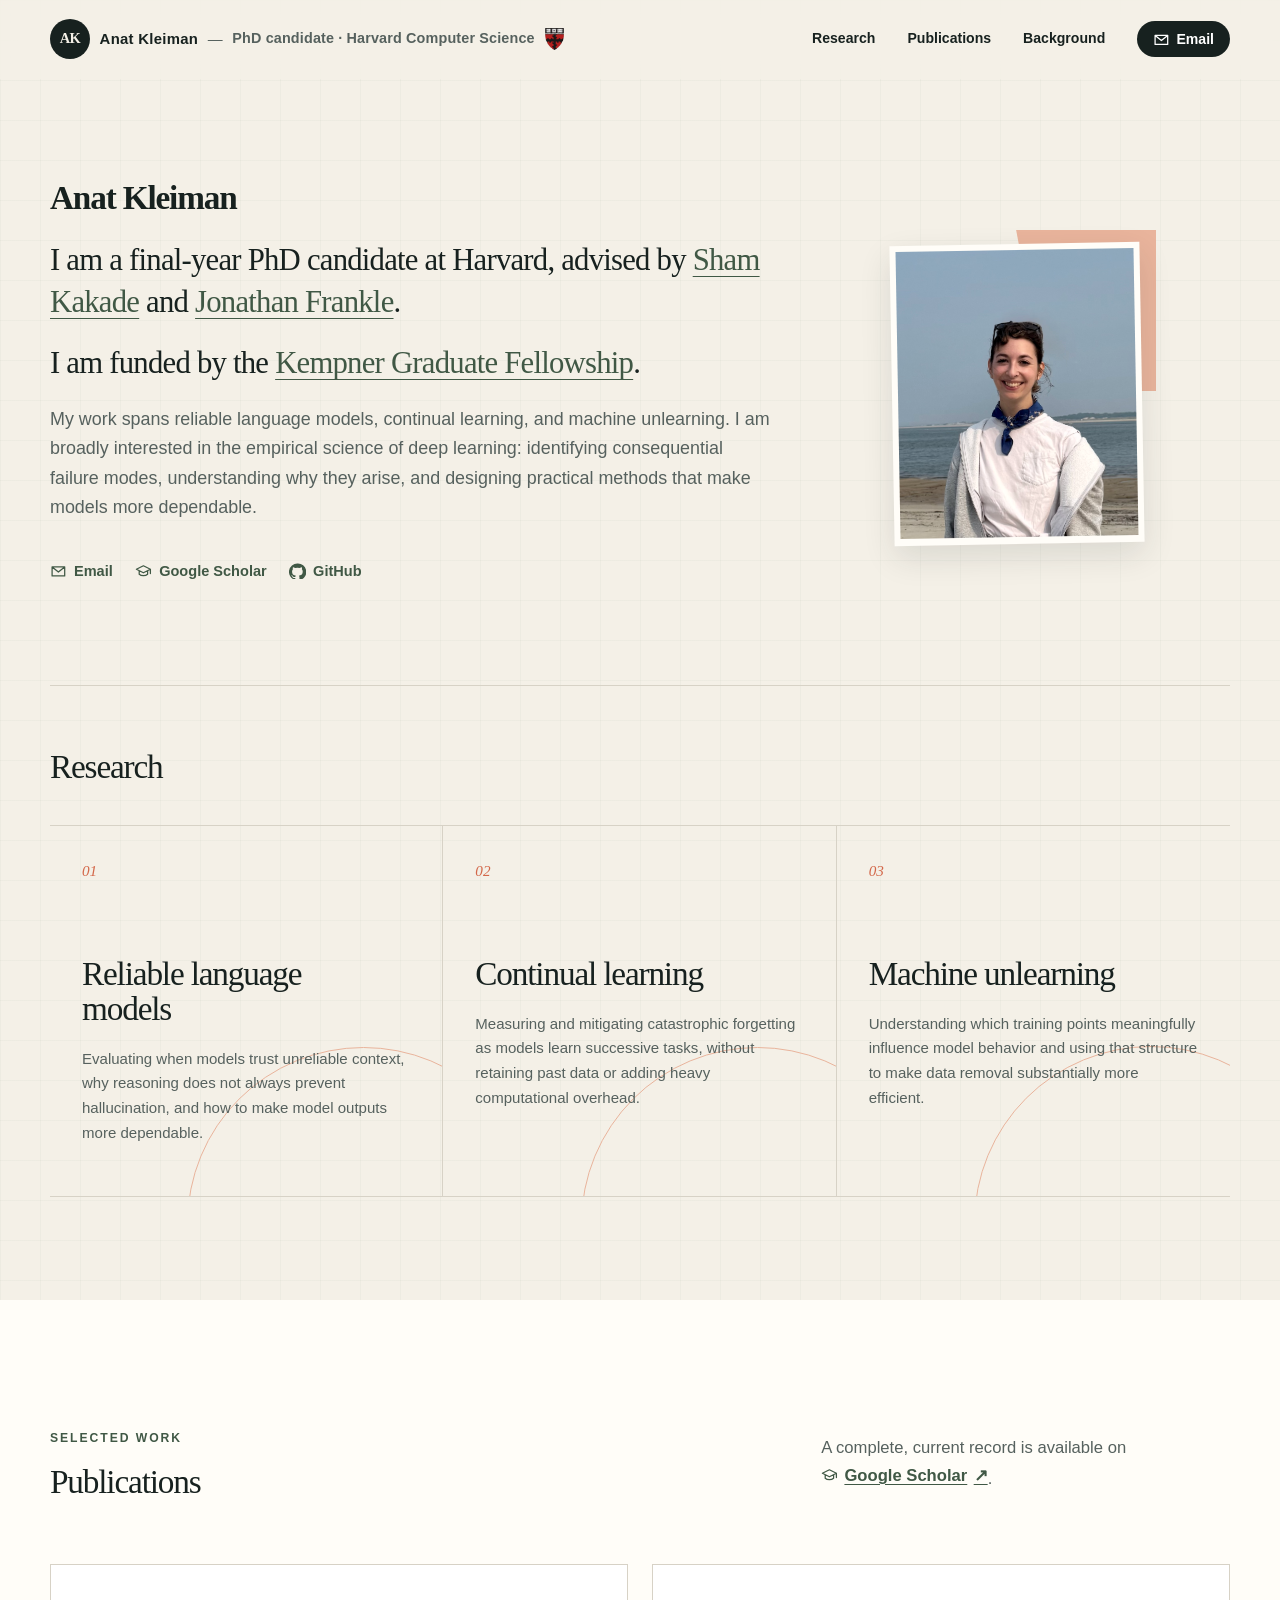
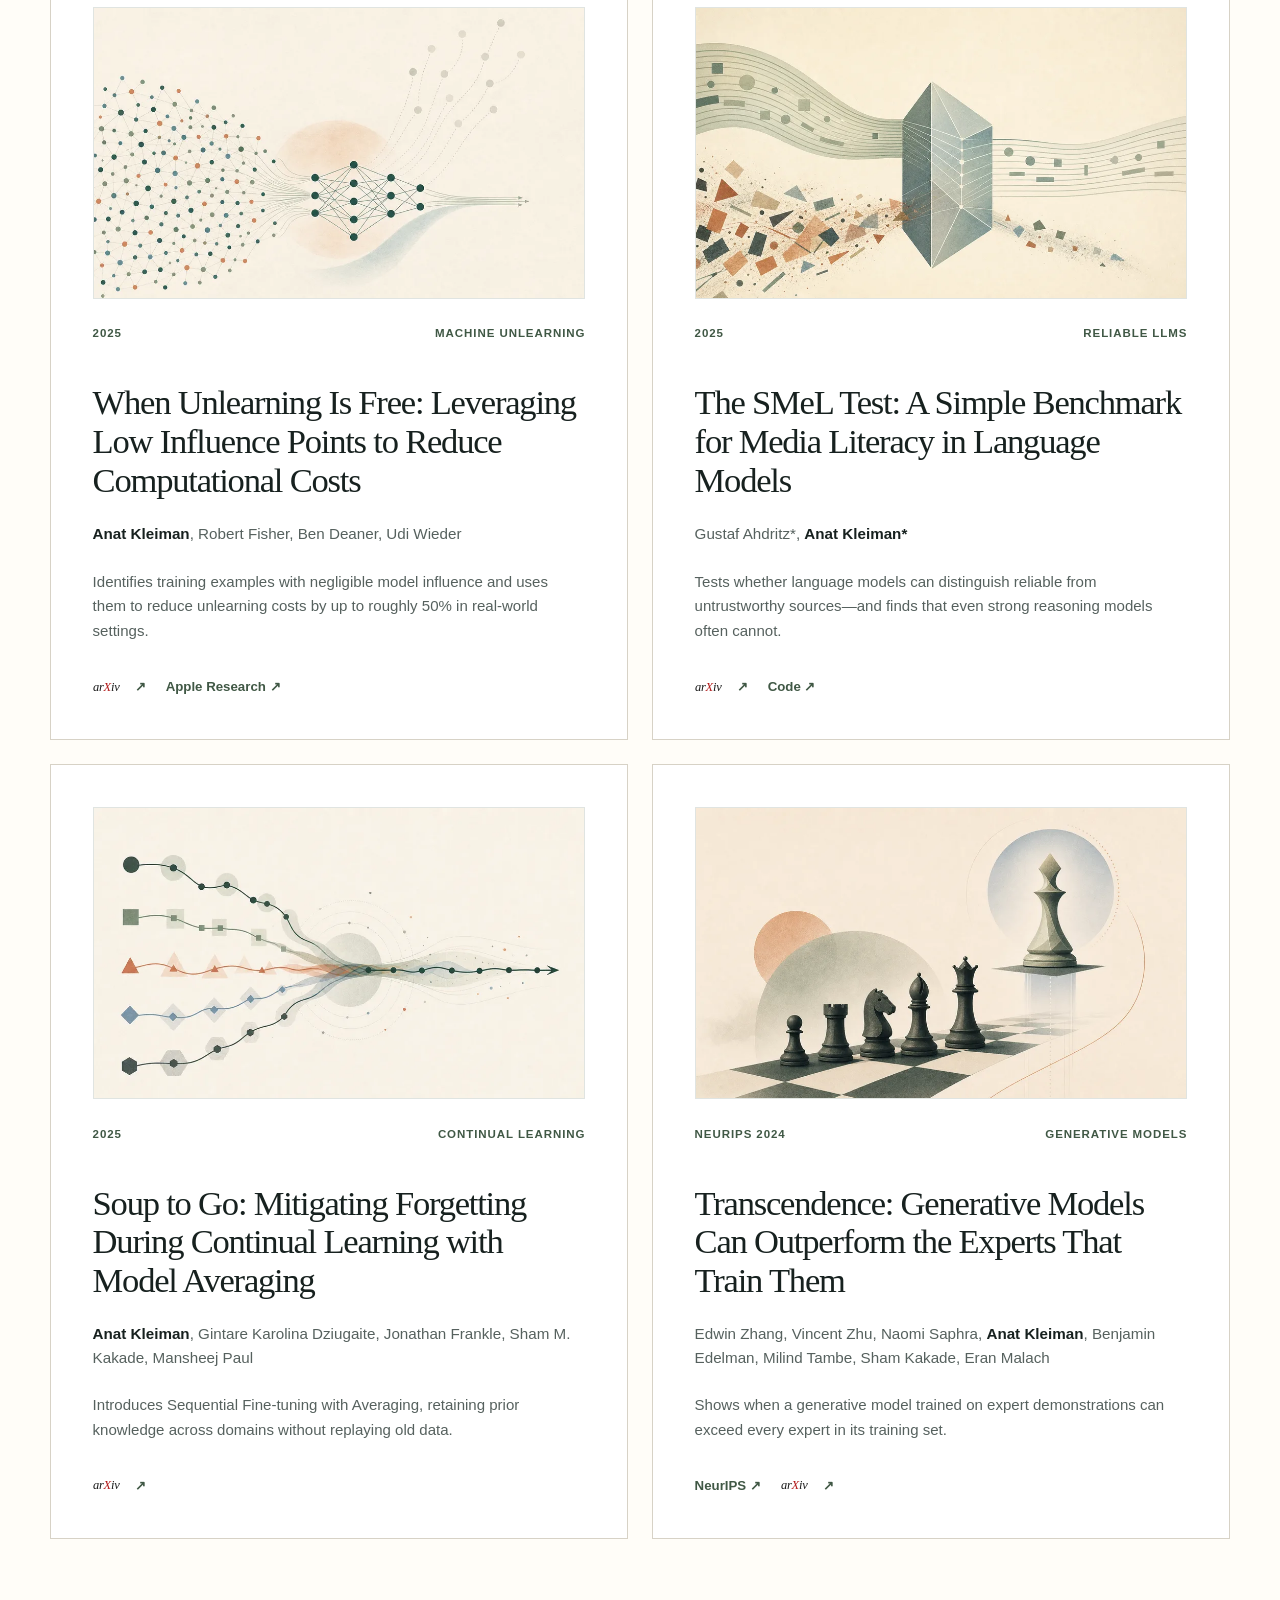
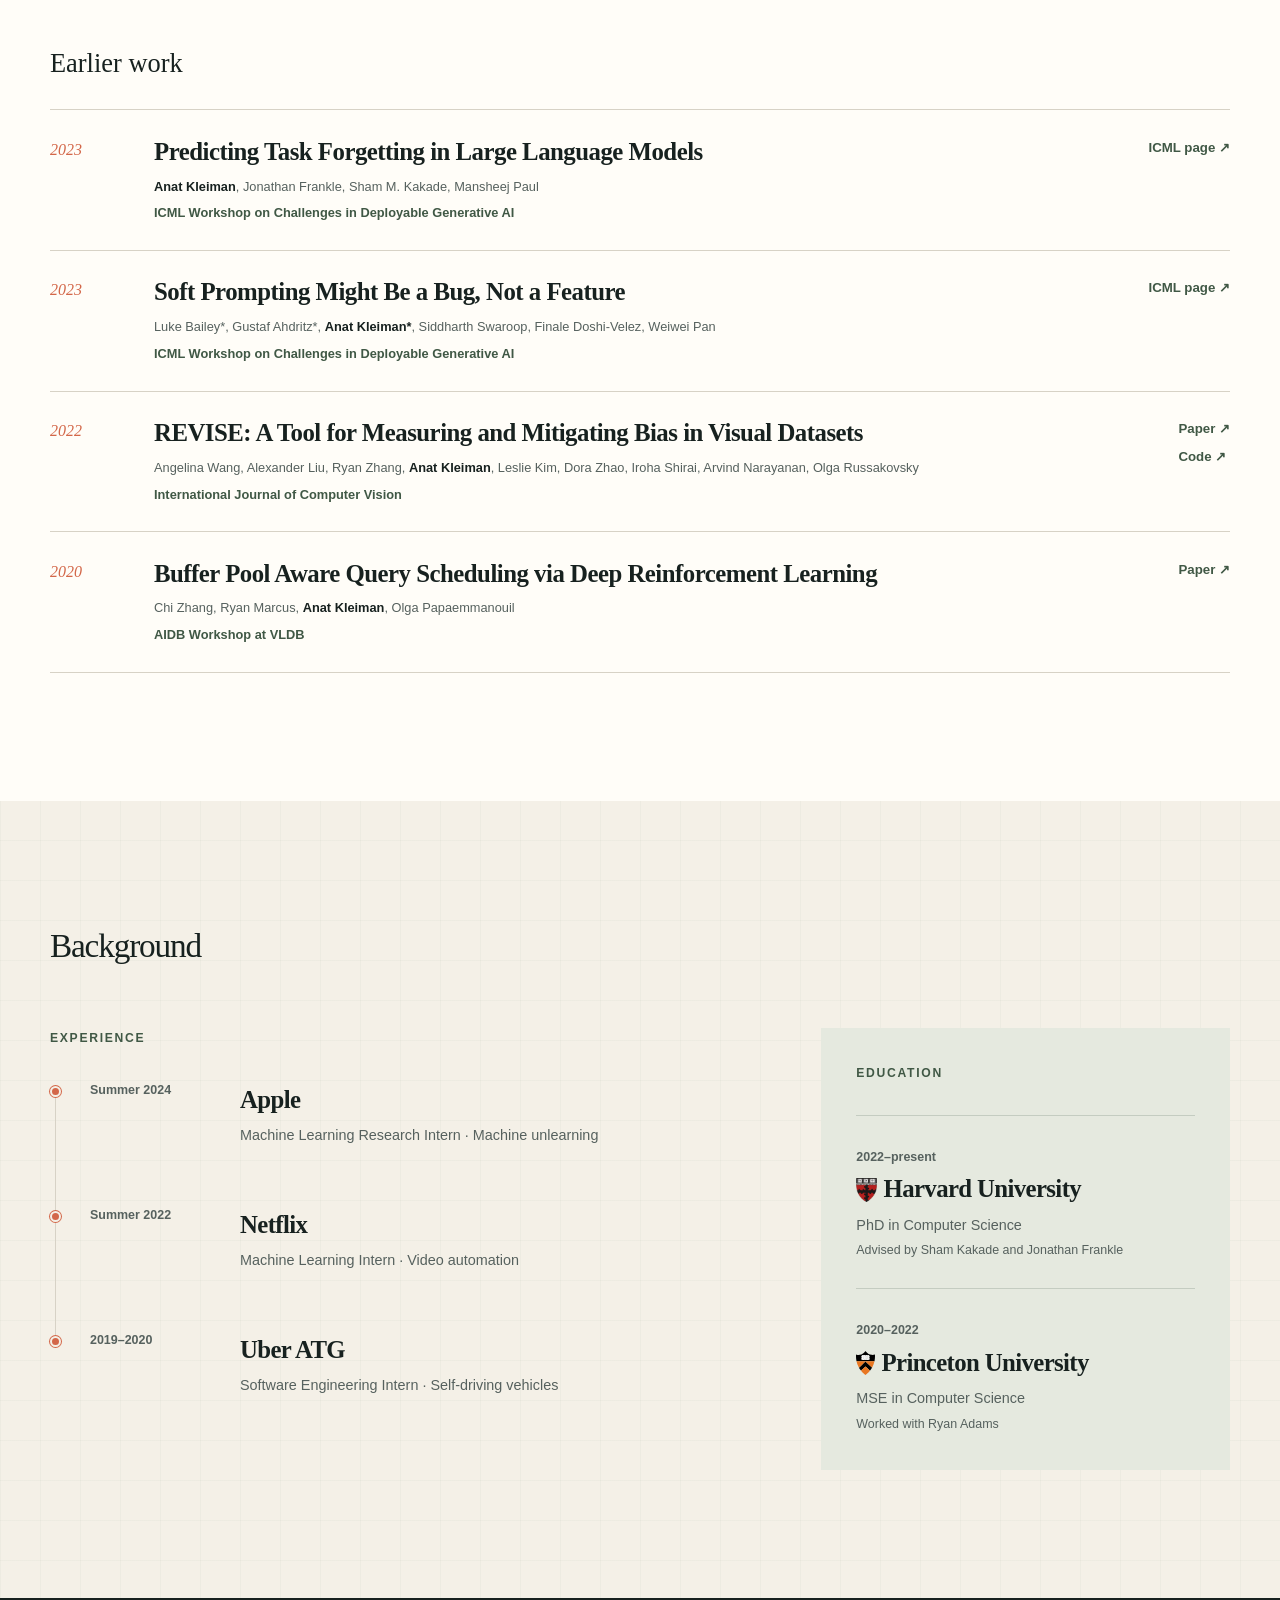
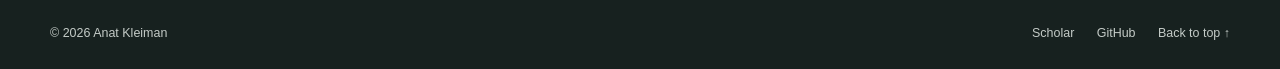
==== commit c0b36fc8: "Cache-bust stylesheet; taller top-anchored publication images - Version the styles.css/script.js lin" ====
--- a/index.html
+++ b/index.html
@@ -13,8 +13,8 @@
   <title>Anat Kleiman — Machine Learning Researcher</title>
   <link rel="icon" href="assets/favicon.svg" type="image/svg+xml">
   <link rel="mask-icon" href="assets/favicon.svg" color="#17211f">
-  <link rel="stylesheet" href="styles.css">
-  <script src="script.js" defer></script>
+  <link rel="stylesheet" href="styles.css?v=8">
+  <script src="script.js?v=8" defer></script>
 </head>
 <body>
   <a class="skip-link" href="#main">Skip to content</a>
--- a/styles.css
+++ b/styles.css
@@ -250,7 +250,22 @@
 }
 
 .profile-copy h1 {
+  width: fit-content;
   font-weight: 700;
+  cursor: default;
+  transition: color 260ms ease;
+}
+
+.profile-copy h1:hover {
+  color: var(--terracotta);
+  animation: name-wiggle 540ms ease;
+}
+
+@keyframes name-wiggle {
+  0%, 100% { transform: rotate(0); }
+  30% { transform: rotate(-2.2deg); }
+  60% { transform: rotate(1.4deg); }
+  82% { transform: rotate(-0.7deg); }
 }
 
 .profile-copy::after {
@@ -368,7 +383,7 @@
 .portrait-wrap {
   position: relative;
   float: right;
-  width: 208px;
+  width: 250px;
   margin: 0.2rem 0 1rem 2.4rem;
 }
 
@@ -380,22 +395,47 @@
   height: 54%;
   background: var(--peach);
   clip-path: polygon(0 0, 100% 0, 100% 100%, 22% 100%);
+  transition: transform 420ms ease;
 }
 
 .portrait {
   position: relative;
   z-index: 1;
-  width: 208px;
+  width: 250px;
   margin: 0;
   padding: 0.4rem;
   background: var(--paper);
   box-shadow: 0 12px 32px rgba(32, 43, 38, 0.12);
   transform: rotate(-1deg);
+  transition: transform 420ms cubic-bezier(0.2, 0.8, 0.3, 1), box-shadow 420ms ease;
+}
+
+.portrait-wrap:hover .portrait {
+  transform: rotate(1.5deg) scale(1.05);
+  box-shadow: 0 22px 50px rgba(32, 43, 38, 0.2);
+}
+
+.portrait-wrap:hover .portrait-accent {
+  transform: translate(7px, -7px) rotate(4deg);
+}
+
+/* Push the portrait into the right gutter only when the layout has room,
+   so narrower windows never gain a horizontal scrollbar. */
+@media (min-width: 1120px) {
+  .portrait-wrap {
+    margin-right: -4rem;
+  }
+}
+
+@media (min-width: 1280px) {
+  .portrait-wrap {
+    margin-right: -7rem;
+  }
 }
 
 .portrait img {
   width: 100%;
-  height: 239px;
+  height: 287px;
   object-fit: cover;
   object-position: 50% 47%;
   filter: saturate(0.88) contrast(1.02);
@@ -555,10 +595,11 @@
 
 .paper-image {
   width: 100%;
-  height: 185px;
+  height: 292px;
   margin-bottom: 1.6rem;
   border: 1px solid rgba(64, 88, 69, 0.16);
   object-fit: cover;
+  object-position: 50% 0;
 }
 
 .paper-card h3 {
@@ -821,6 +862,7 @@
 @media (max-width: 920px) {
   .portrait-wrap {
     width: 156px;
+    margin-right: 0;
     margin-left: 1.8rem;
   }
 
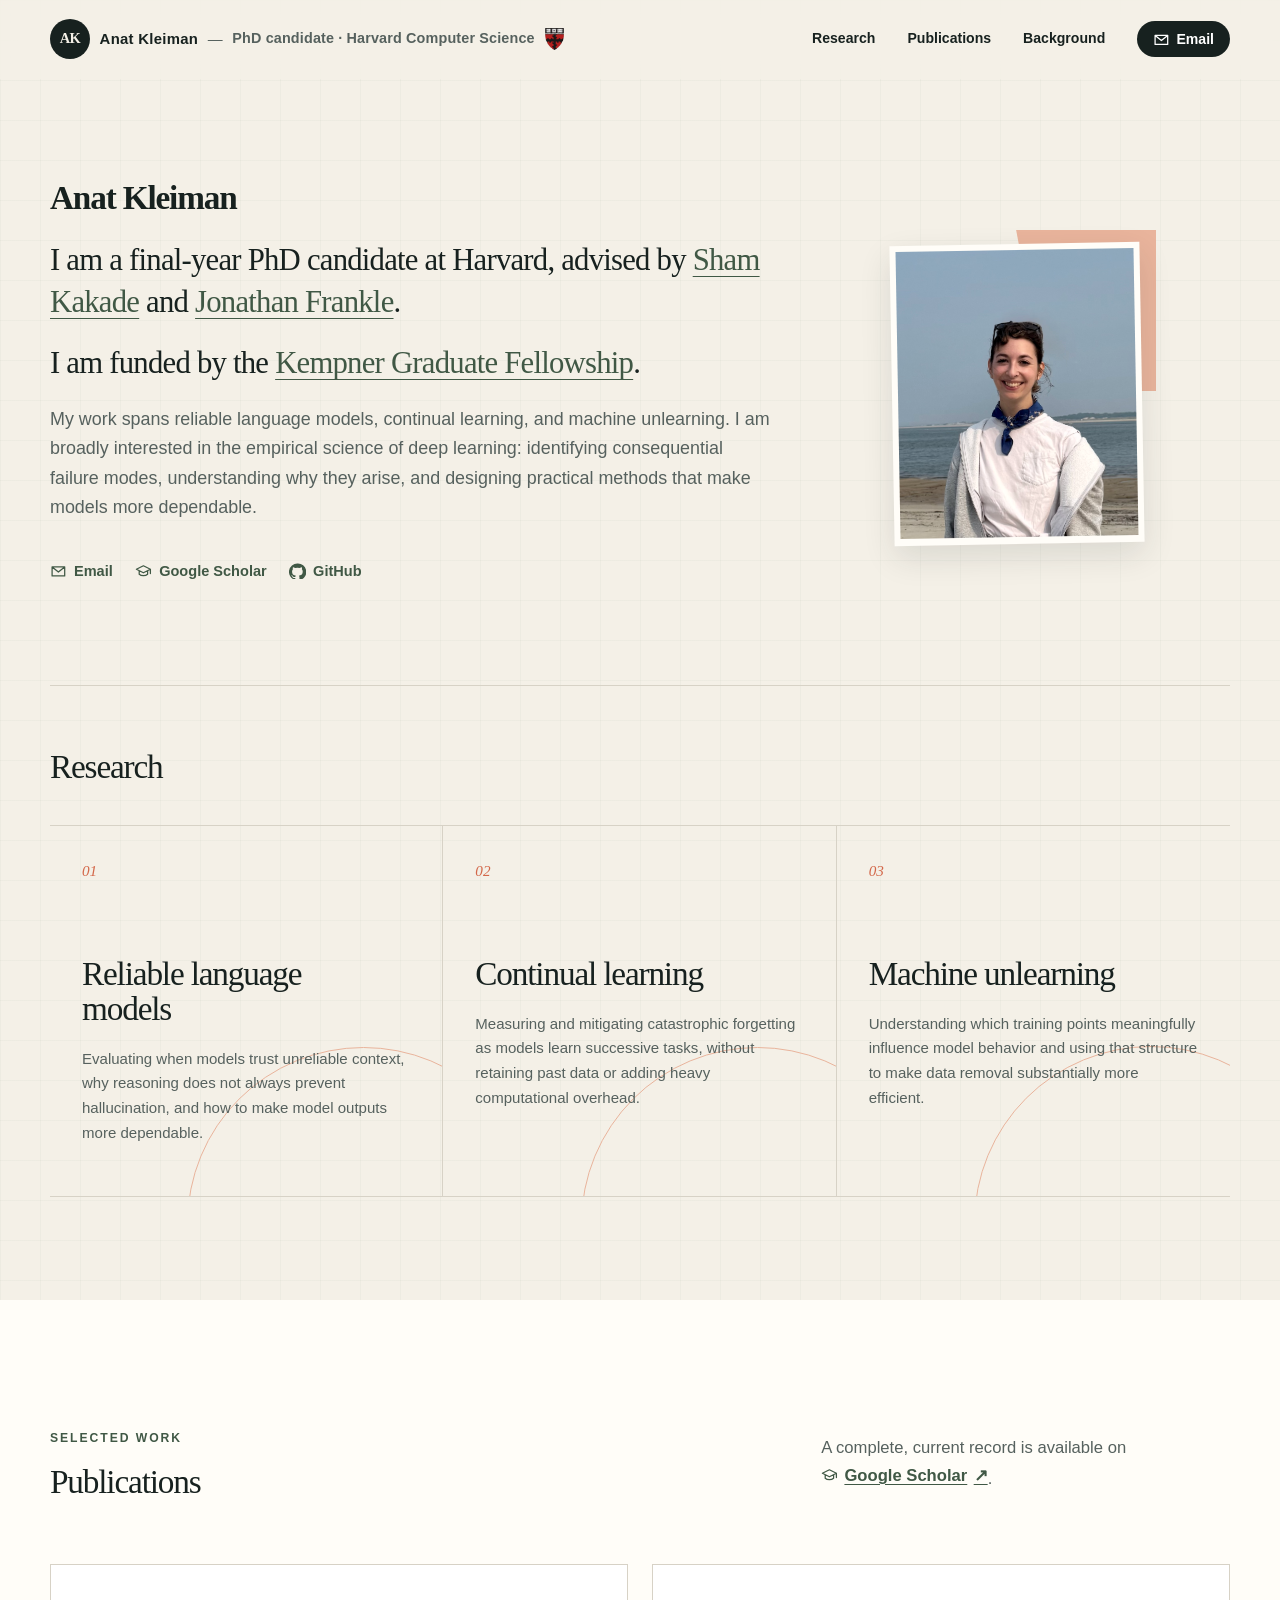
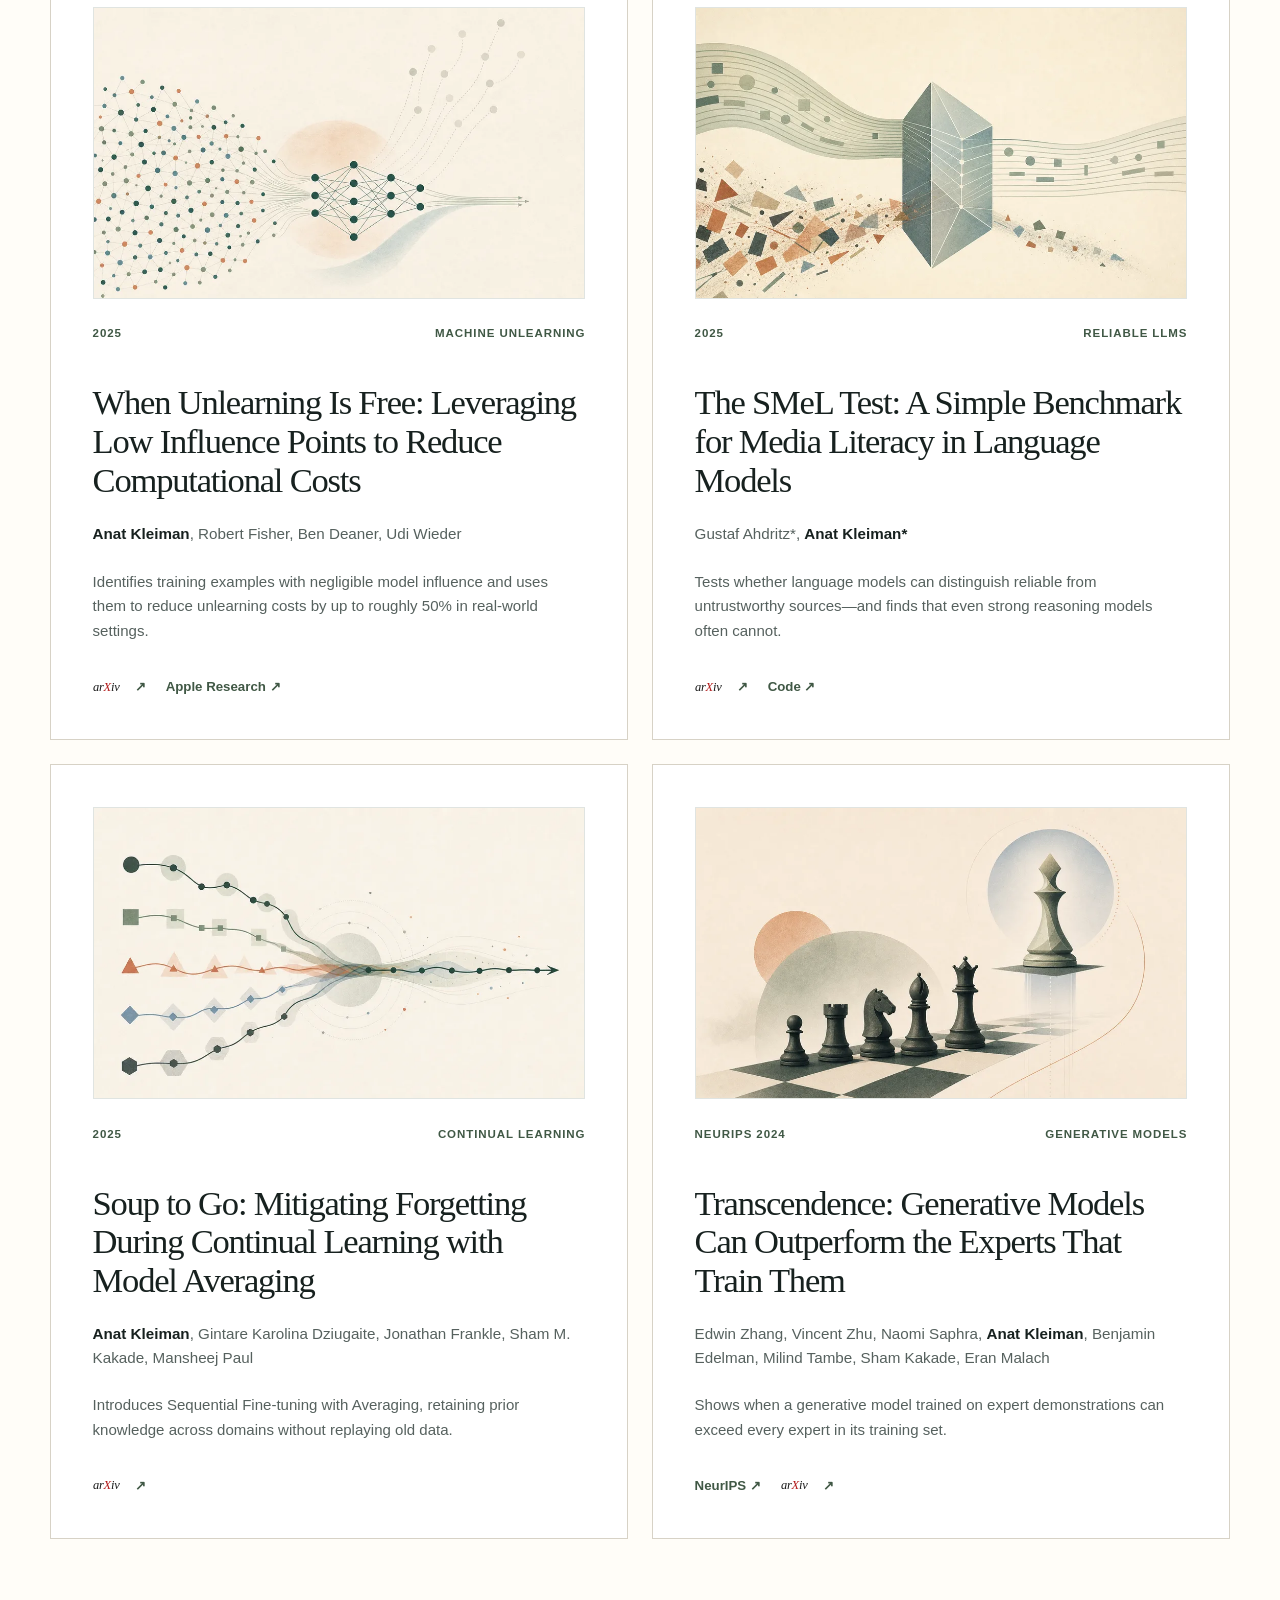
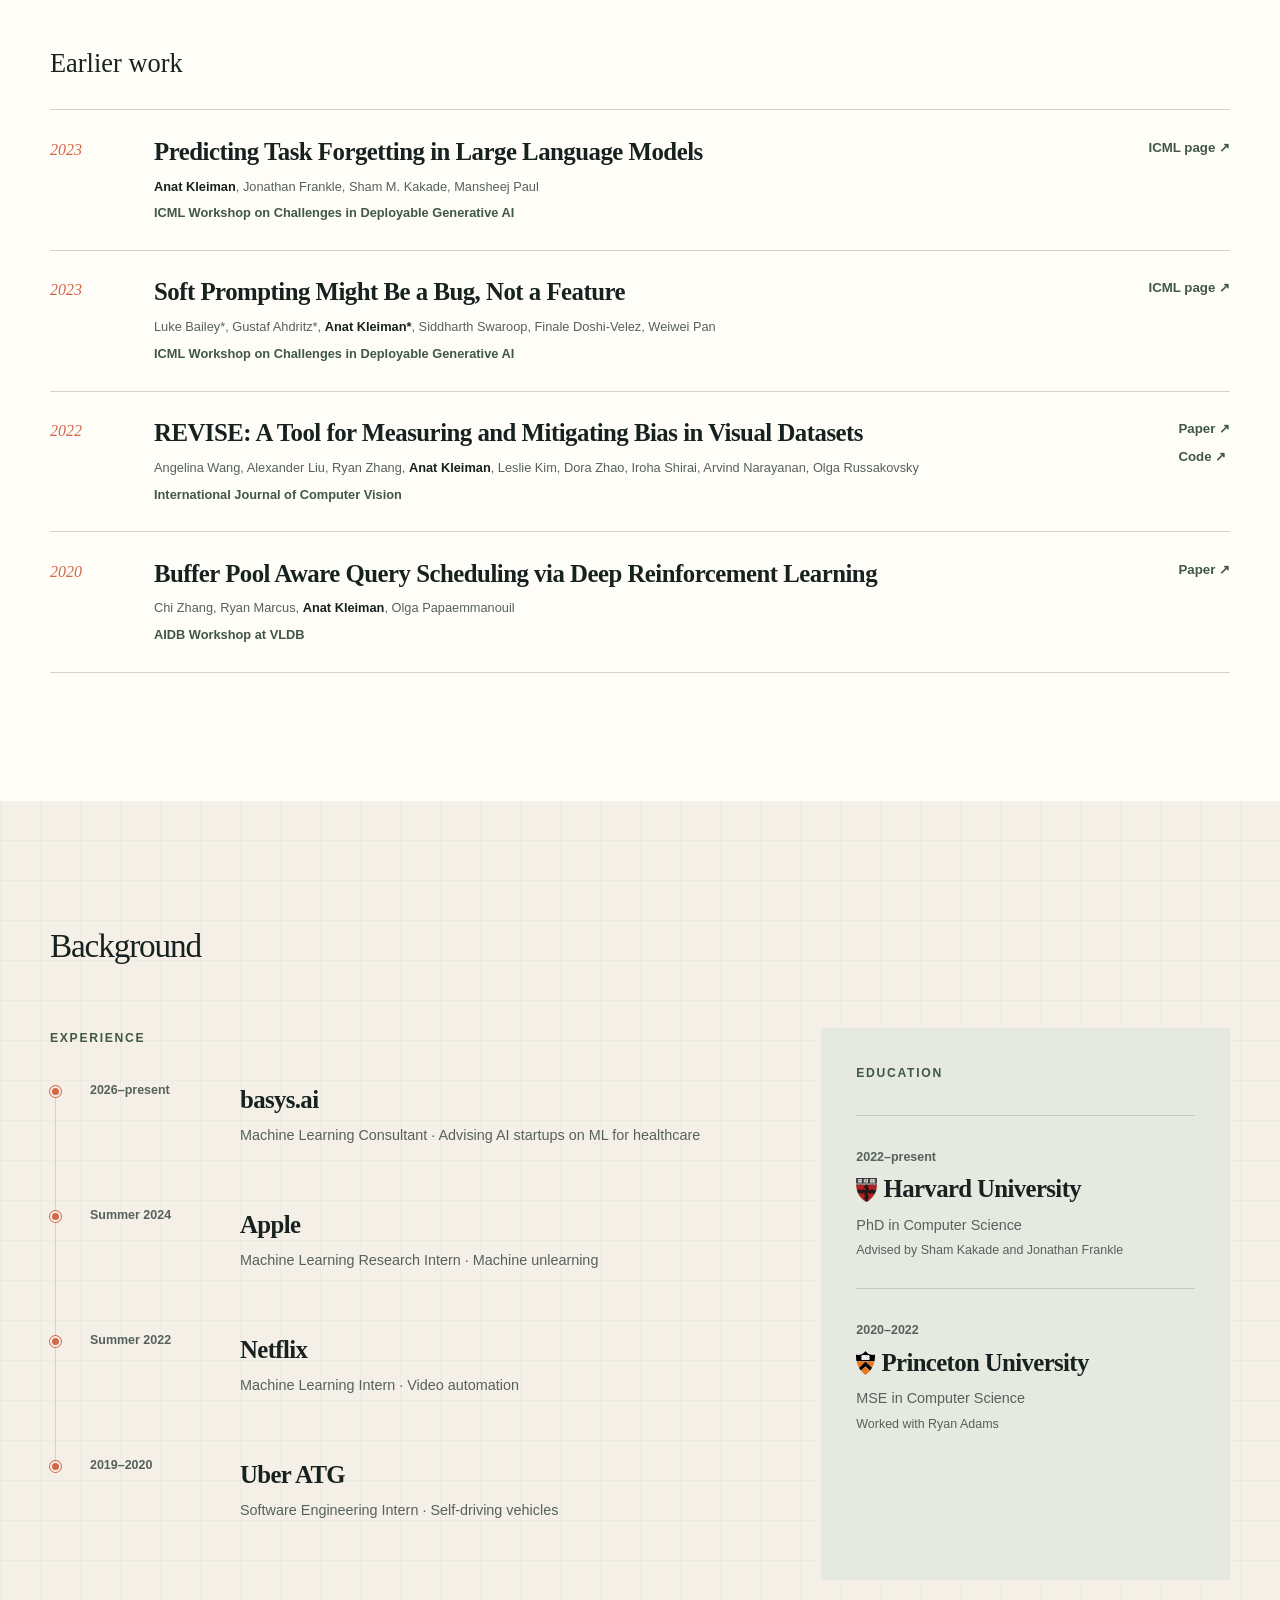
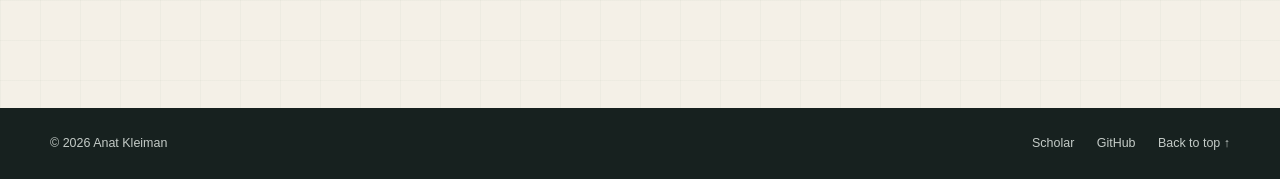
==== commit 7fce2592: "Add basys.ai ML Consultant role to experience Co-Authored-By: Claude Opus 4.8 <noreply@anthropic.com" ====
--- a/index.html
+++ b/index.html
@@ -284,6 +284,14 @@
           <h3>Experience</h3>
           <article>
             <div class="timeline-marker" aria-hidden="true"></div>
+            <div class="timeline-date">2026–present</div>
+            <div>
+              <h4>basys.ai</h4>
+              <p>Machine Learning Consultant · Advising AI startups on ML for healthcare</p>
+            </div>
+          </article>
+          <article>
+            <div class="timeline-marker" aria-hidden="true"></div>
             <div class="timeline-date">Summer 2024</div>
             <div>
               <h4>Apple</h4>
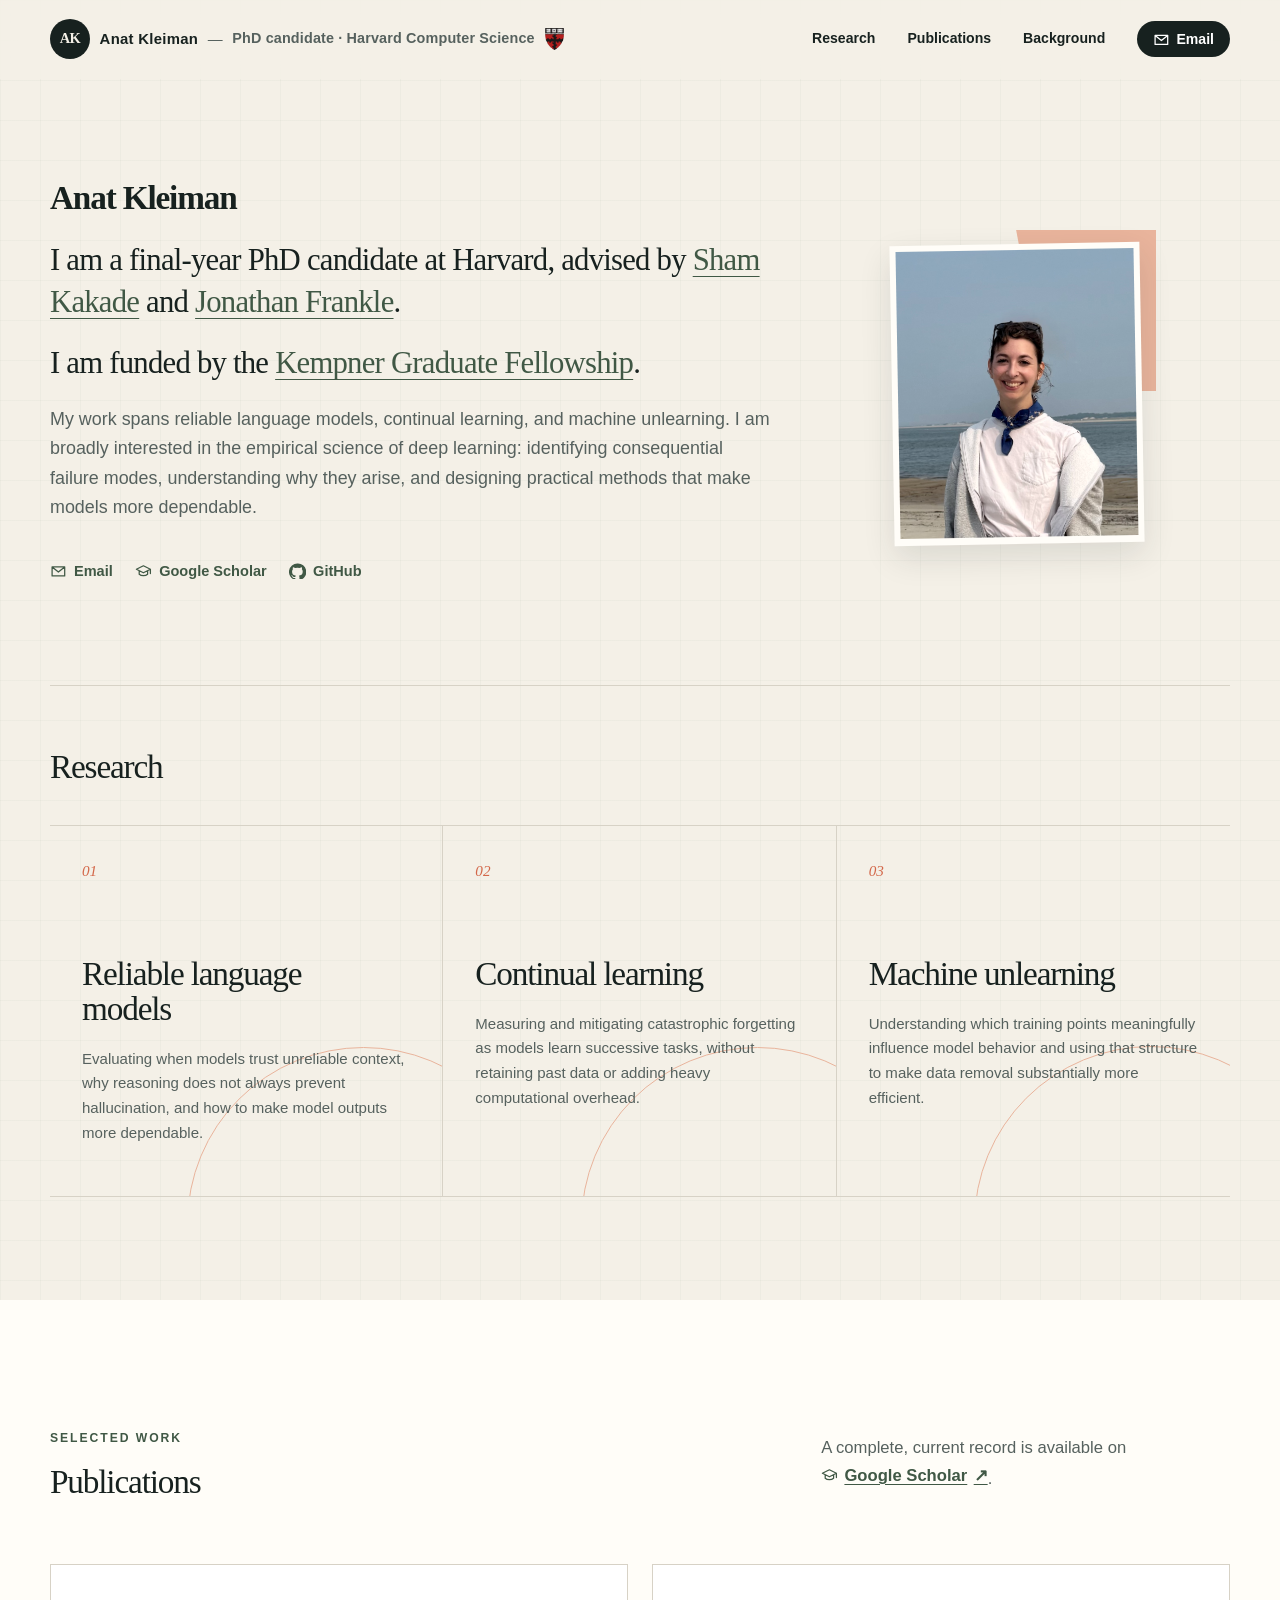
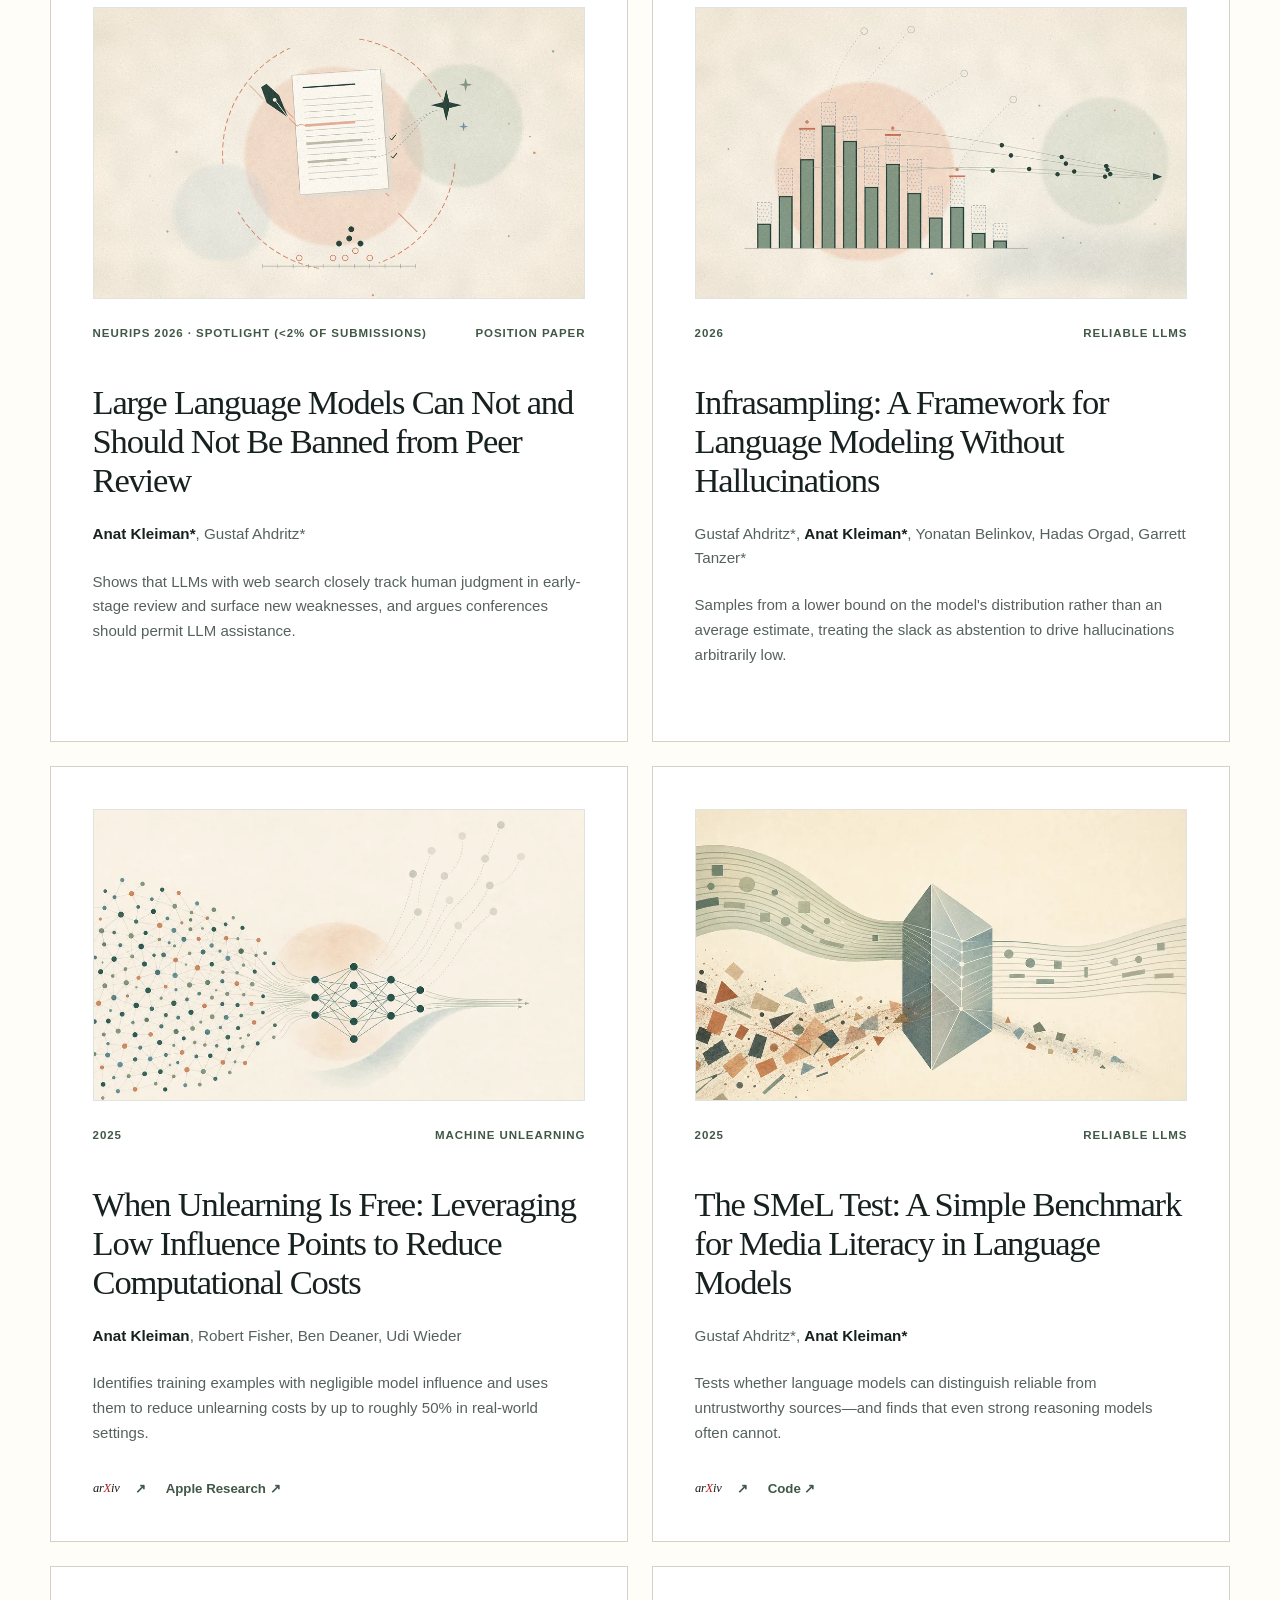
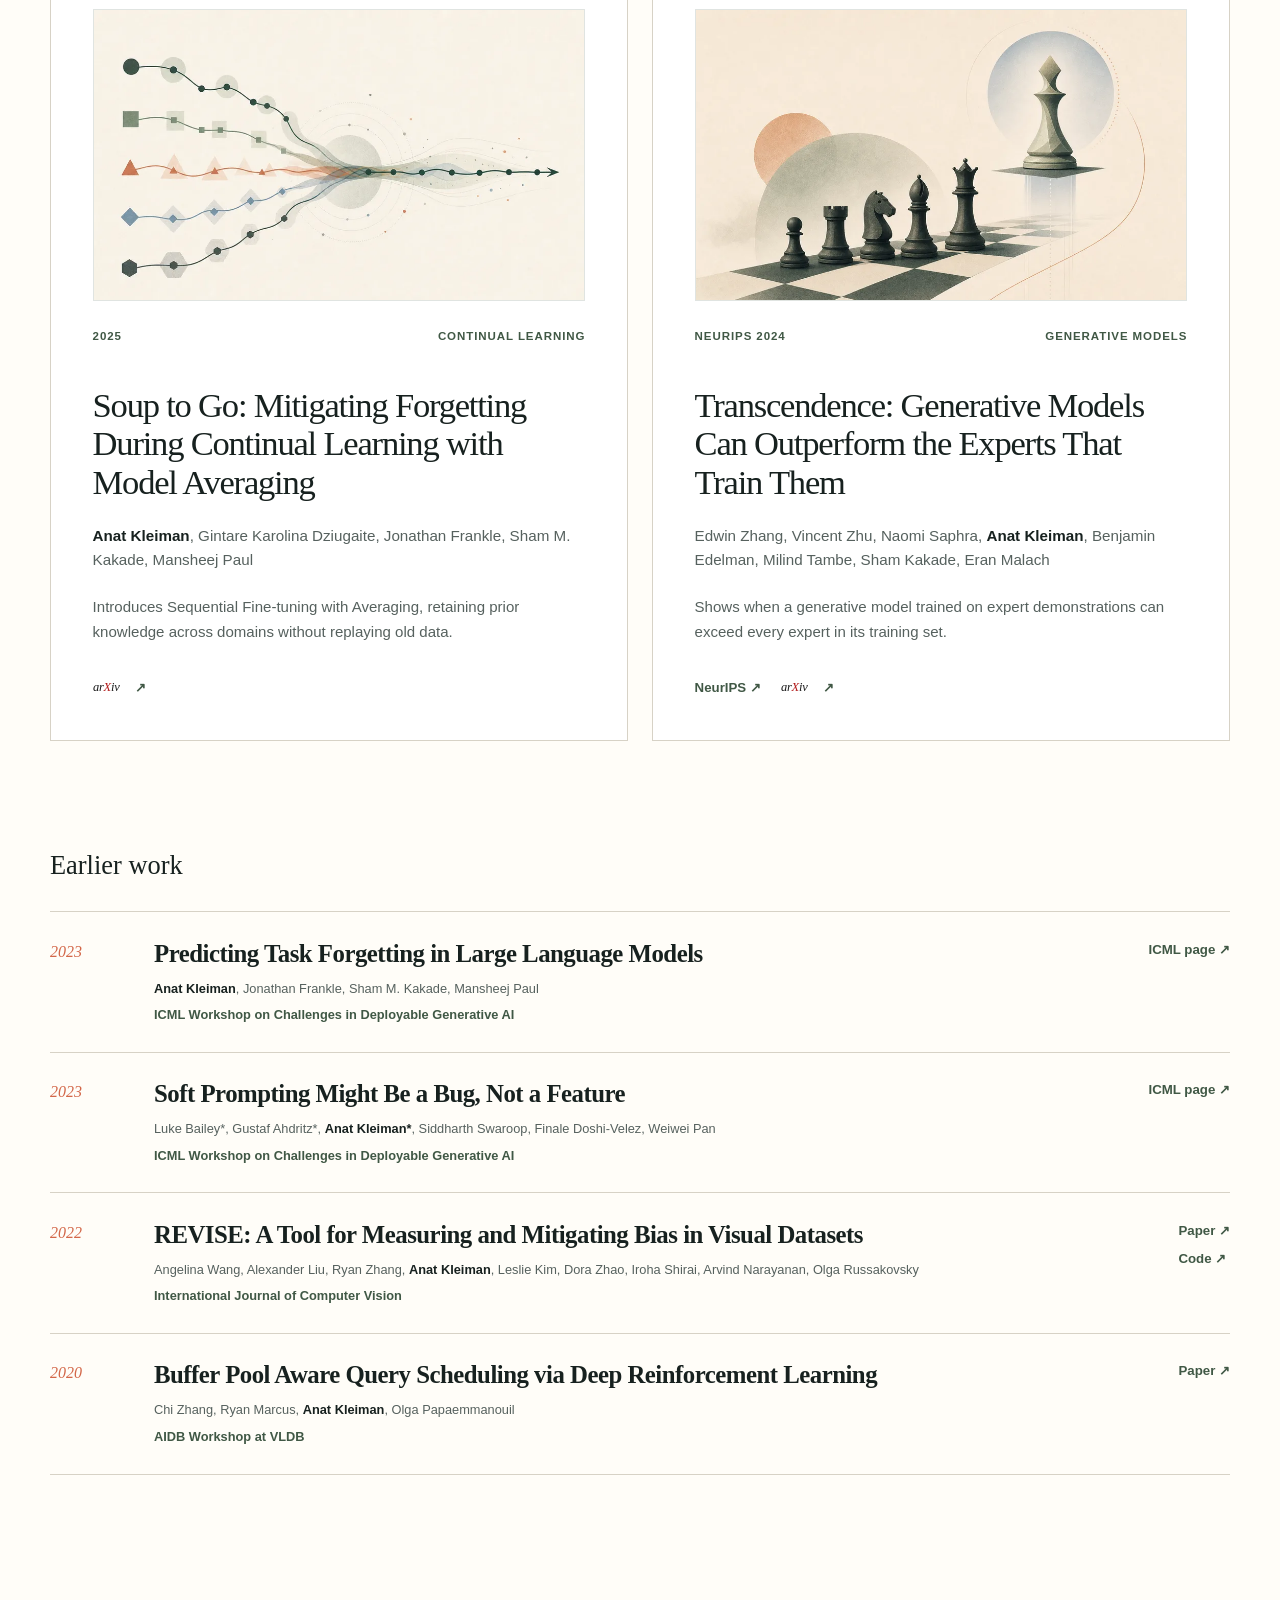
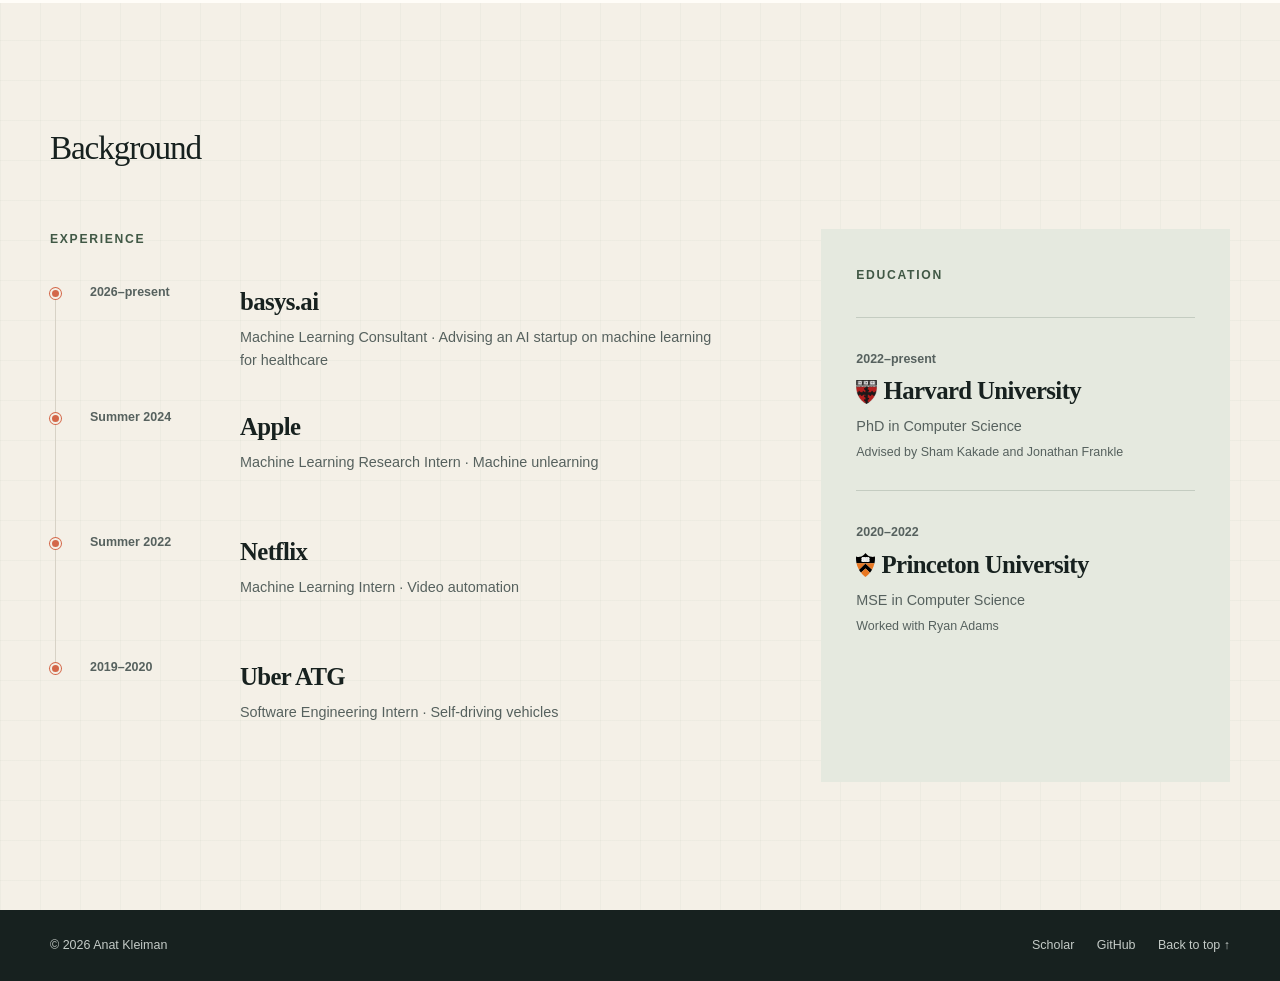
==== commit 3d9d4db1: "Add NeurIPS 2026 position paper and Infrasampling; update basys.ai wording Co-Authored-By: Claude Op" ====
--- a/index.html
+++ b/index.html
@@ -4,6 +4,8 @@
   <meta charset="utf-8">
   <meta name="viewport" content="width=device-width, initial-scale=1">
   <meta name="theme-color" content="#f4f0e7">
+  <meta name="google-site-verification" content="XeaK0dJnQQQmH8OsFgJD4GIF2C3zdSaRMJfCnTKbiq0">
+  <link rel="canonical" href="https://a-kleiman.github.io/">
   <meta name="description" content="Anat Kleiman is a final-year Computer Science PhD candidate at Harvard researching reliable language models, continual learning, and machine unlearning.">
   <meta property="og:title" content="Anat Kleiman — Machine Learning Researcher">
   <meta property="og:description" content="Research on reliable language models, continual learning, and machine unlearning.">
@@ -15,6 +17,53 @@
   <link rel="mask-icon" href="assets/favicon.svg" color="#17211f">
   <link rel="stylesheet" href="styles.css?v=8">
   <script src="script.js?v=8" defer></script>
+  <script type="application/ld+json">
+  {
+    "@context": "https://schema.org",
+    "@type": "Person",
+    "name": "Anat Kleiman",
+    "givenName": "Anat",
+    "familyName": "Kleiman",
+    "url": "https://a-kleiman.github.io/",
+    "image": "https://a-kleiman.github.io/profile.jpg",
+    "email": "mailto:anatkleiman@g.harvard.edu",
+    "jobTitle": "PhD Candidate in Computer Science",
+    "description": "Final-year Computer Science PhD candidate at Harvard University researching reliable language models, continual learning, and machine unlearning.",
+    "affiliation": [
+      {
+        "@type": "CollegeOrUniversity",
+        "name": "Harvard University",
+        "url": "https://www.harvard.edu/"
+      },
+      {
+        "@type": "ResearchOrganization",
+        "name": "Kempner Institute for the Study of Natural and Artificial Intelligence",
+        "url": "https://kempnerinstitute.harvard.edu/"
+      }
+    ],
+    "alumniOf": {
+      "@type": "CollegeOrUniversity",
+      "name": "Princeton University",
+      "url": "https://www.princeton.edu/"
+    },
+    "knowsAbout": [
+      "Machine learning",
+      "Large language models",
+      "Continual learning",
+      "Machine unlearning",
+      "Deep learning"
+    ],
+    "sameAs": [
+      "https://scholar.google.com/citations?user=1QM3BUAAAAAJ&hl=en",
+      "https://github.com/a-kleiman",
+      "https://www.linkedin.com/in/anat-kleiman/",
+      "https://kempnerinstitute.harvard.edu/people/our-people/anat-kleiman/",
+      "https://seas.harvard.edu/person/anat-kleiman",
+      "https://dblp.org/pid/270/8531.html",
+      "https://openreview.net/profile?id=~Anat_Kleiman1"
+    ]
+  }
+  </script>
 </head>
 <body>
   <a class="skip-link" href="#main">Skip to content</a>
@@ -154,6 +203,34 @@
 
         <div class="featured-papers">
           <article class="paper-card featured reveal">
+            <img class="paper-image" src="assets/publications/peer-review.webp" alt="Abstract illustration of a human pen and an AI sparkle annotating the same manuscript inside a broken ban symbol, with human and model scores clustering together" width="960" height="640" loading="lazy">
+            <div class="paper-meta">
+              <span>NeurIPS 2026 · Spotlight (&lt;2% of submissions)</span>
+              <span>Position paper</span>
+            </div>
+            <h3>Large Language Models Can Not and Should Not Be Banned from Peer Review</h3>
+            <p class="authors"><strong>Anat Kleiman*</strong>, Gustaf Ahdritz*</p>
+            <p class="paper-summary">
+              Shows that LLMs with web search closely track human judgment in early-stage
+              review and surface new weaknesses, and argues conferences should permit LLM assistance.
+            </p>
+          </article>
+
+          <article class="paper-card featured reveal">
+            <img class="paper-image" src="assets/publications/infrasampling.webp" alt="Abstract illustration of a probability distribution split into a solid lower bound that is sampled and a dotted slack that becomes abstention" width="960" height="640" loading="lazy">
+            <div class="paper-meta">
+              <span>2026</span>
+              <span>Reliable LLMs</span>
+            </div>
+            <h3>Infrasampling: A Framework for Language Modeling Without Hallucinations</h3>
+            <p class="authors">Gustaf Ahdritz*, <strong>Anat Kleiman*</strong>, Yonatan Belinkov, Hadas Orgad, Garrett Tanzer*</p>
+            <p class="paper-summary">
+              Samples from a lower bound on the model's distribution rather than an average
+              estimate, treating the slack as abstention to drive hallucinations arbitrarily low.
+            </p>
+          </article>
+
+          <article class="paper-card featured reveal">
             <img class="paper-image" src="assets/publications/unlearning.webp" alt="Abstract illustration of low-influence training points being removed from a stable model" width="960" height="640" loading="lazy">
             <div class="paper-meta">
               <span>2025</span>
@@ -287,7 +364,7 @@
             <div class="timeline-date">2026–present</div>
             <div>
               <h4>basys.ai</h4>
-              <p>Machine Learning Consultant · Advising AI startups on ML for healthcare</p>
+              <p>Machine Learning Consultant · Advising an AI startup on machine learning for healthcare</p>
             </div>
           </article>
           <article>
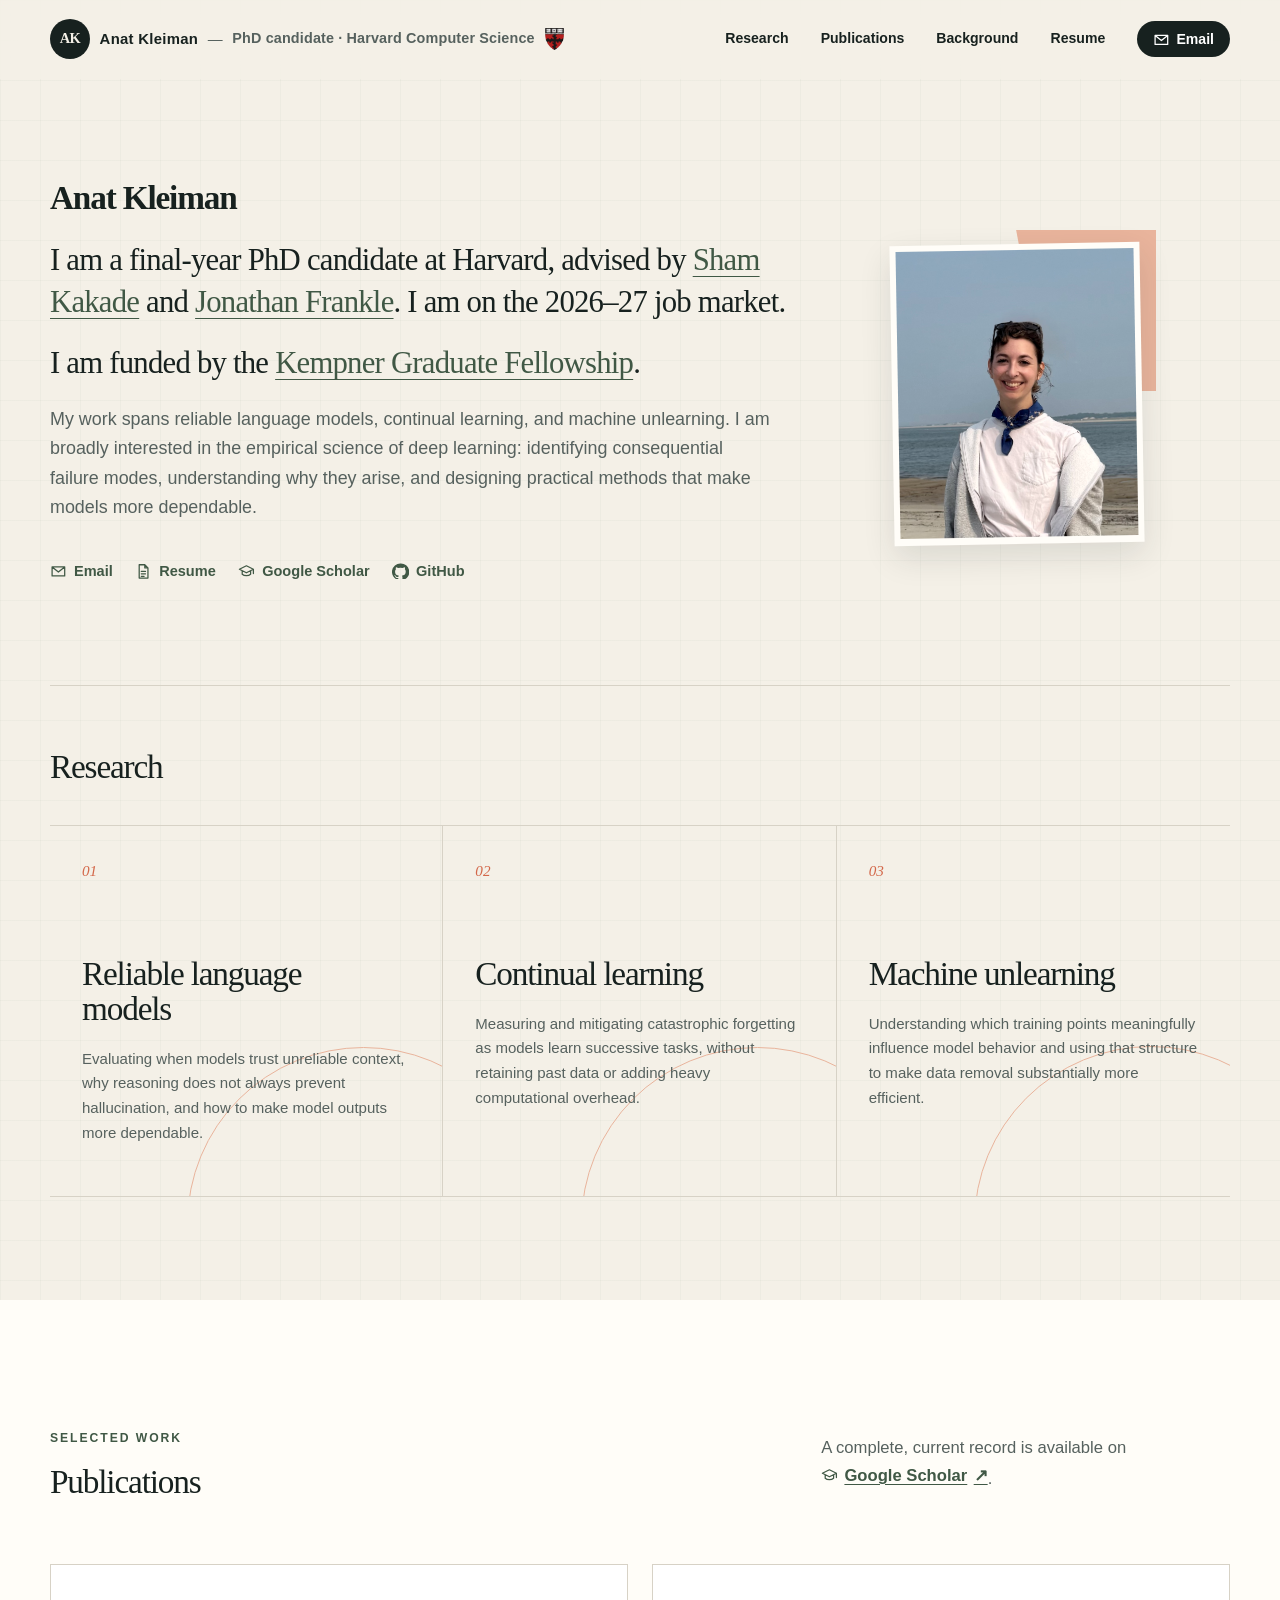
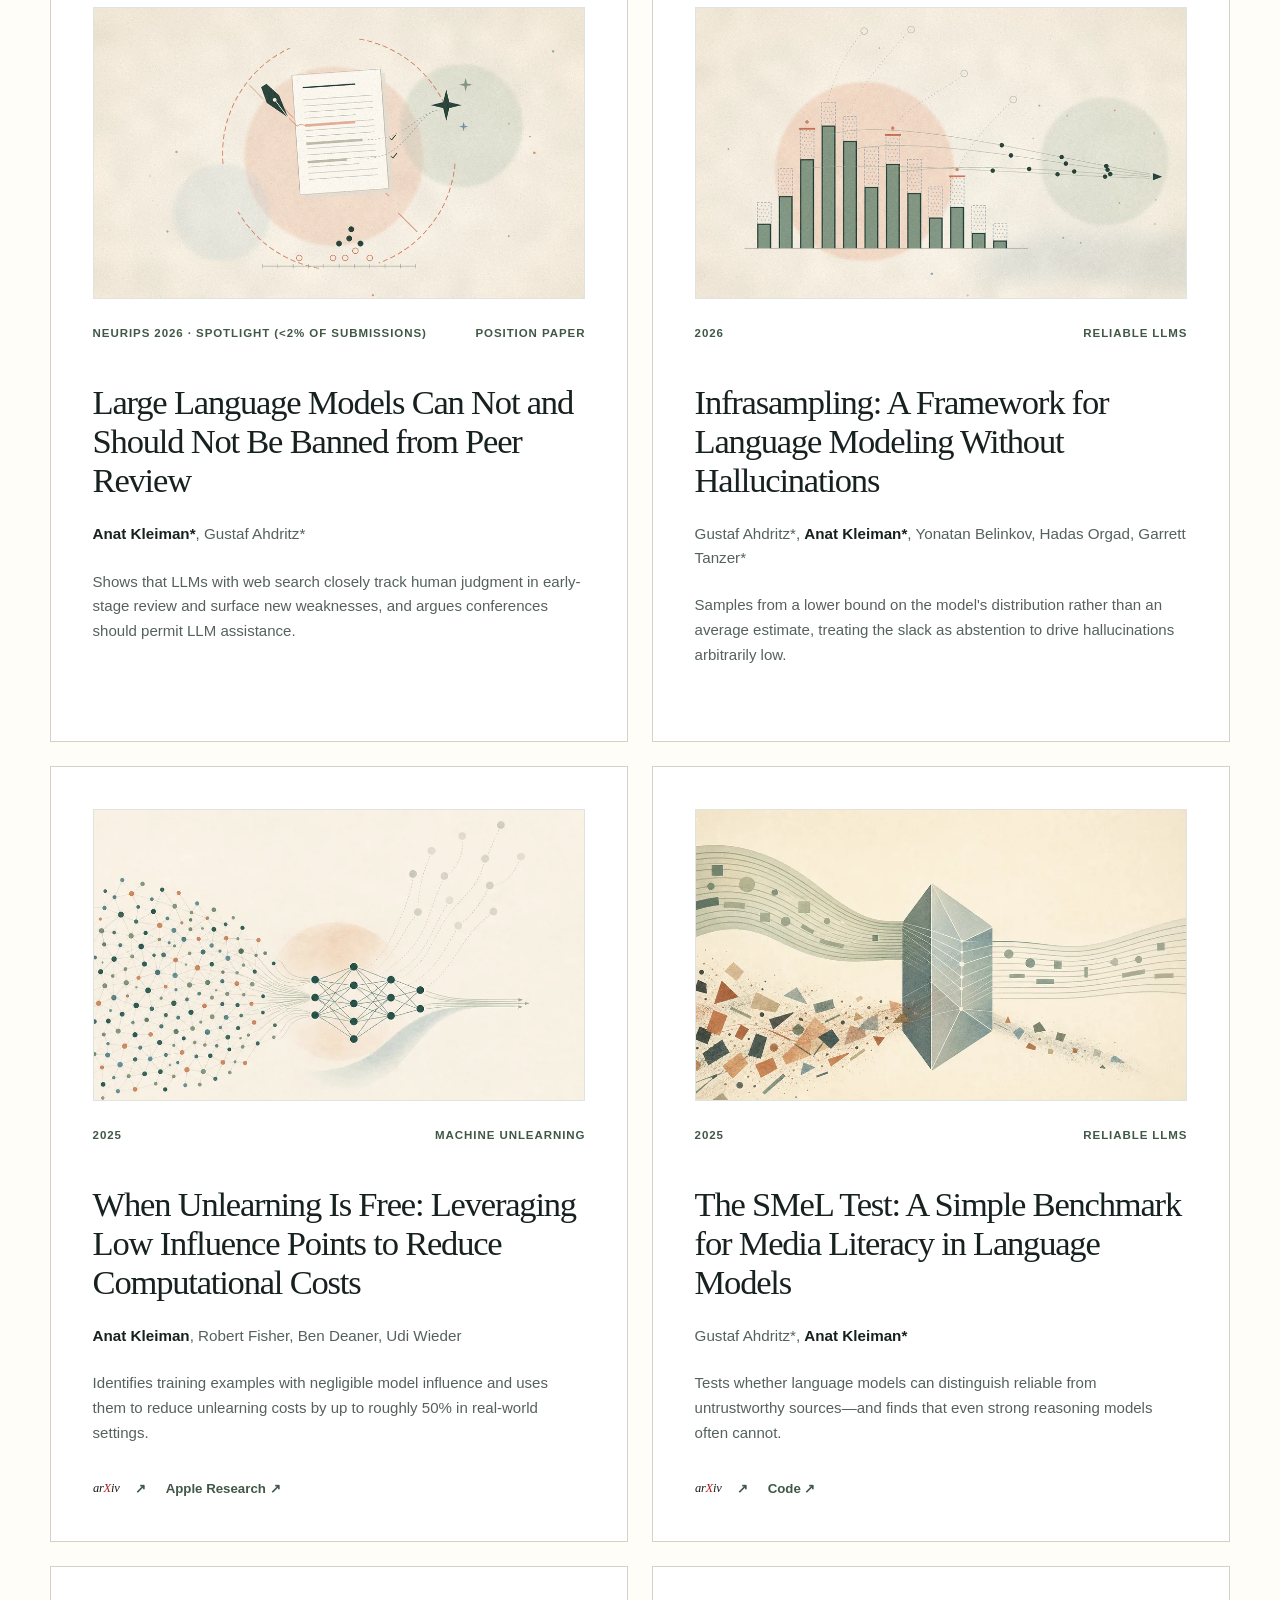
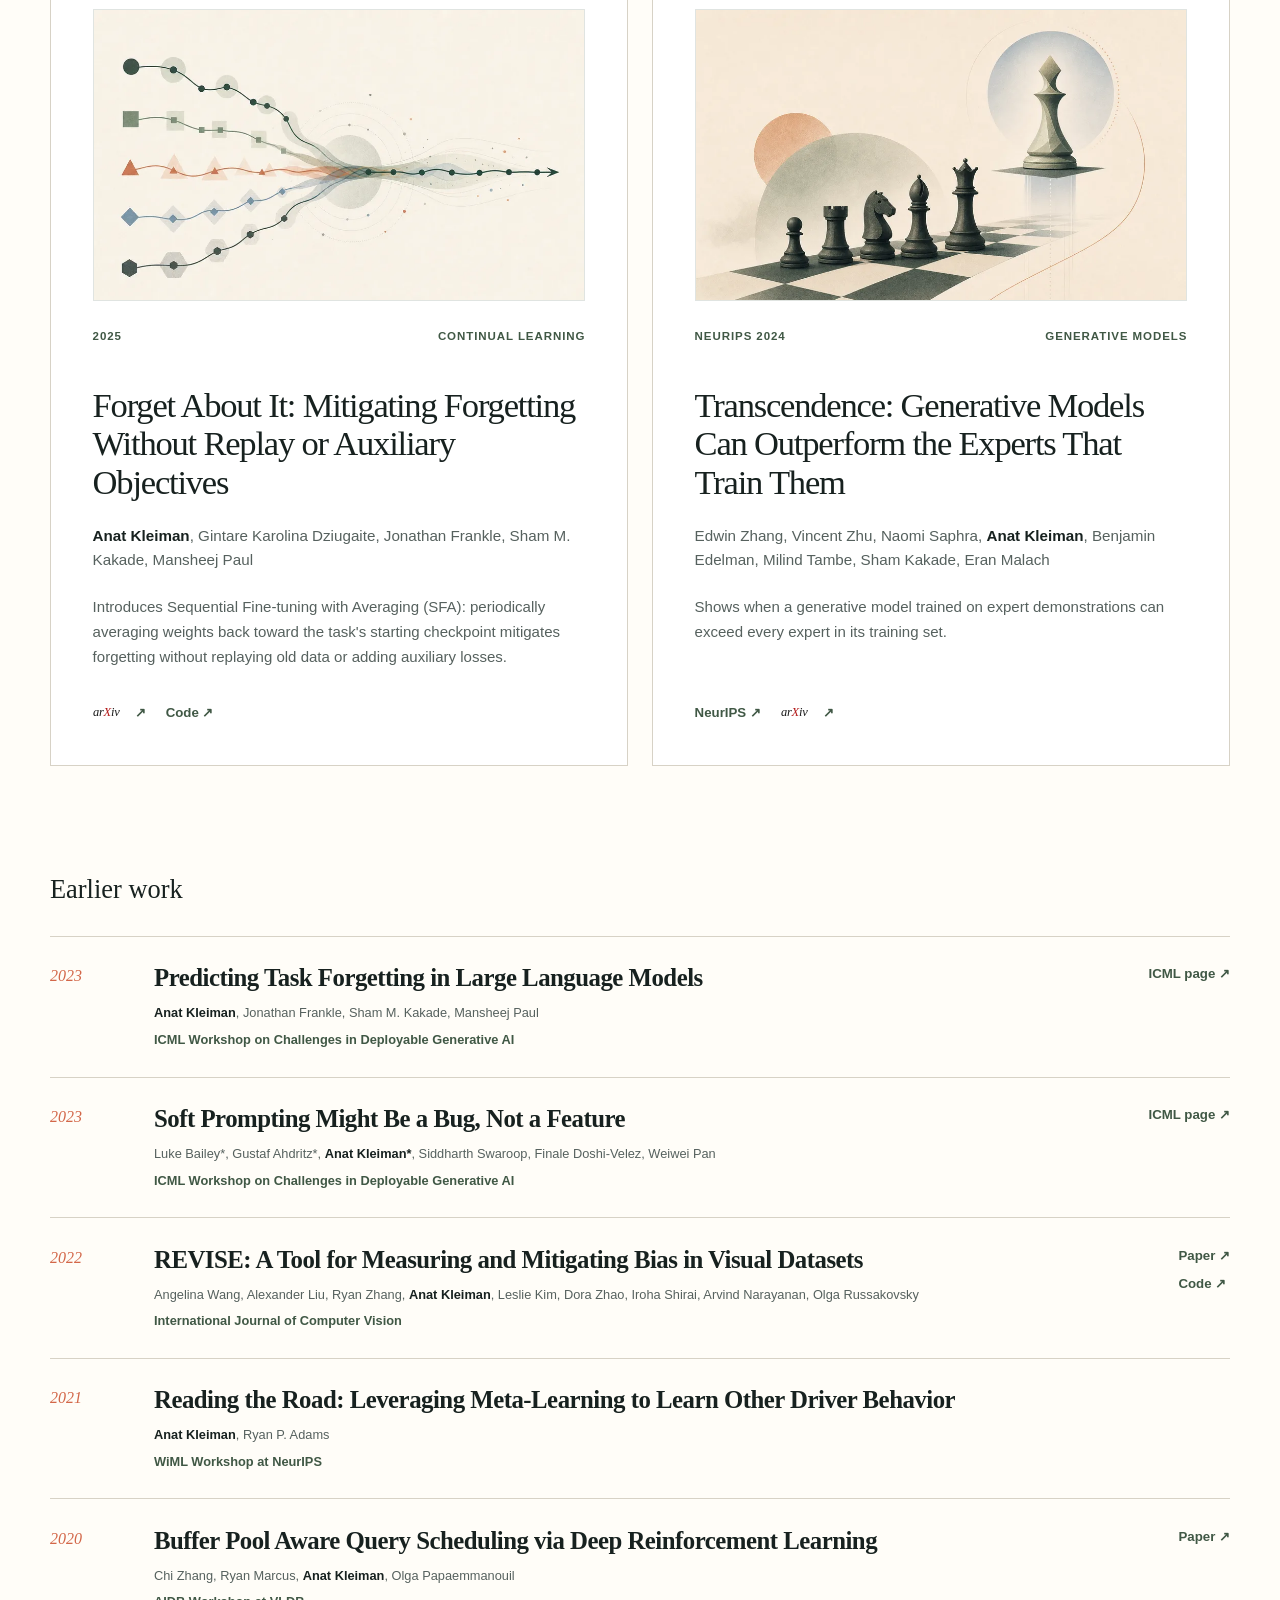
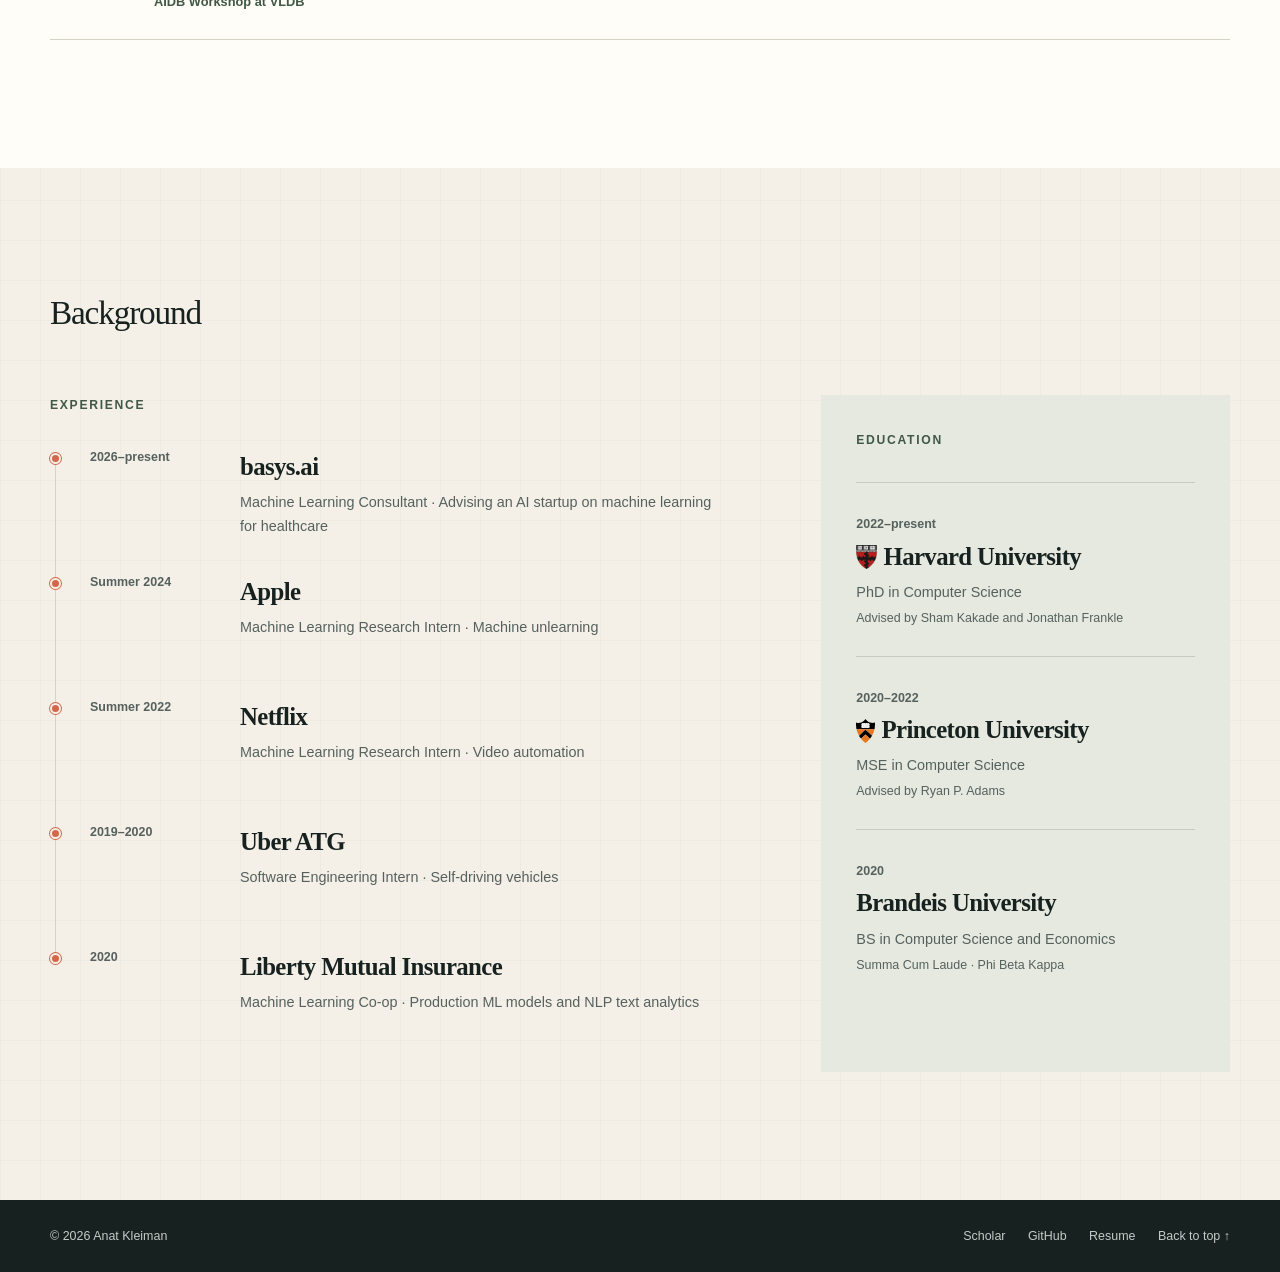
==== commit a84dc07c: "Add resume PDF; sync site with resume; rename Forget About It paper - Add assets/Anat_Kleiman_Resume" ====
--- a/index.html
+++ b/index.html
@@ -15,8 +15,8 @@
   <title>Anat Kleiman — Machine Learning Researcher</title>
   <link rel="icon" href="assets/favicon.svg" type="image/svg+xml">
   <link rel="mask-icon" href="assets/favicon.svg" color="#17211f">
-  <link rel="stylesheet" href="styles.css?v=8">
-  <script src="script.js?v=8" defer></script>
+  <link rel="stylesheet" href="styles.css?v=9">
+  <script src="script.js?v=9" defer></script>
   <script type="application/ld+json">
   {
     "@context": "https://schema.org",
@@ -41,11 +41,18 @@
         "url": "https://kempnerinstitute.harvard.edu/"
       }
     ],
-    "alumniOf": {
-      "@type": "CollegeOrUniversity",
-      "name": "Princeton University",
-      "url": "https://www.princeton.edu/"
-    },
+    "alumniOf": [
+      {
+        "@type": "CollegeOrUniversity",
+        "name": "Princeton University",
+        "url": "https://www.princeton.edu/"
+      },
+      {
+        "@type": "CollegeOrUniversity",
+        "name": "Brandeis University",
+        "url": "https://www.brandeis.edu/"
+      }
+    ],
     "knowsAbout": [
       "Machine learning",
       "Large language models",
@@ -88,6 +95,7 @@
         <a href="#research">Research</a>
         <a href="#publications">Publications</a>
         <a href="#background">Background</a>
+        <a href="assets/Anat_Kleiman_Resume.pdf">Resume</a>
         <a class="nav-contact" href="mailto:anatkleiman@g.harvard.edu">
           <svg class="link-icon" viewBox="0 0 24 24" aria-hidden="true" focusable="false">
             <path d="M3 5.5h18v13H3zM3.5 6l8.5 7 8.5-7"></path>
@@ -113,6 +121,7 @@
             I am a final-year PhD candidate at Harvard, advised by
             <a href="https://shamulent.github.io/">Sham Kakade</a> and
             <a href="https://www.jfrankle.com/">Jonathan Frankle</a>.
+            I am on the 2026–27 job market.
           </p>
           <p class="fellowship-note">
             I am funded by the
@@ -131,6 +140,12 @@
               </svg>
               Email
             </a>
+            <a class="text-link" href="assets/Anat_Kleiman_Resume.pdf">
+              <svg class="link-icon" viewBox="0 0 24 24" aria-hidden="true" focusable="false">
+                <path d="M6 2.5h8l4.5 4.5v14.5H6zM14 2.5V7h4.5M9 12h6M9 15.5h6M9 19h4"></path>
+              </svg>
+              Resume
+            </a>
             <a class="text-link" href="https://scholar.google.com/citations?user=1QM3BUAAAAAJ&amp;hl=en">
               <svg class="link-icon" viewBox="0 0 24 24" aria-hidden="true" focusable="false">
                 <path d="m2 9 10-5 10 5-10 5L2 9zm4 2.2V16c3 2.6 9 2.6 12 0v-4.8M22 9v6"></path>
@@ -272,14 +287,16 @@
               <span>2025</span>
               <span>Continual learning</span>
             </div>
-            <h3>Soup to Go: Mitigating Forgetting During Continual Learning with Model Averaging</h3>
+            <h3>Forget About It: Mitigating Forgetting Without Replay or Auxiliary Objectives</h3>
             <p class="authors"><strong>Anat Kleiman</strong>, Gintare Karolina Dziugaite, Jonathan Frankle, Sham M. Kakade, Mansheej Paul</p>
             <p class="paper-summary">
-              Introduces Sequential Fine-tuning with Averaging, retaining prior knowledge
-              across domains without replaying old data.
+              Introduces Sequential Fine-tuning with Averaging (SFA): periodically averaging
+              weights back toward the task's starting checkpoint mitigates forgetting without
+              replaying old data or adding auxiliary losses.
             </p>
             <div class="paper-links">
               <a href="https://arxiv.org/abs/2501.05559"><img class="arxiv-logo" src="assets/arxiv.svg" alt="arXiv"> <span aria-hidden="true">↗</span></a>
+              <a href="https://github.com/a-kleiman/forget-about-it">Code <span aria-hidden="true">↗</span></a>
             </div>
           </article>
 
@@ -339,6 +356,15 @@
           </article>
 
           <article class="paper-row">
+            <div class="paper-year">2021</div>
+            <div>
+              <h4>Reading the Road: Leveraging Meta-Learning to Learn Other Driver Behavior</h4>
+              <p><strong>Anat Kleiman</strong>, Ryan P. Adams</p>
+              <p class="venue">WiML Workshop at NeurIPS</p>
+            </div>
+          </article>
+
+          <article class="paper-row">
             <div class="paper-year">2020</div>
             <div>
               <h4>Buffer Pool Aware Query Scheduling via Deep Reinforcement Learning</h4>
@@ -380,7 +406,7 @@
             <div class="timeline-date">Summer 2022</div>
             <div>
               <h4>Netflix</h4>
-              <p>Machine Learning Intern · Video automation</p>
+              <p>Machine Learning Research Intern · Video automation</p>
             </div>
           </article>
           <article>
@@ -389,6 +415,14 @@
             <div>
               <h4>Uber ATG</h4>
               <p>Software Engineering Intern · Self-driving vehicles</p>
+            </div>
+          </article>
+          <article>
+            <div class="timeline-marker" aria-hidden="true"></div>
+            <div class="timeline-date">2020</div>
+            <div>
+              <h4>Liberty Mutual Insurance</h4>
+              <p>Machine Learning Co-op · Production ML models and NLP text analytics</p>
             </div>
           </article>
         </div>
@@ -405,7 +439,13 @@
             <span class="education-year">2020–2022</span>
             <h4><img class="edu-logo" src="assets/Princeton_seal.svg" alt=""> Princeton University</h4>
             <p>MSE in Computer Science</p>
-            <p class="detail">Worked with Ryan Adams</p>
+            <p class="detail">Advised by Ryan P. Adams</p>
+          </article>
+          <article>
+            <span class="education-year">2020</span>
+            <h4>Brandeis University</h4>
+            <p>BS in Computer Science and Economics</p>
+            <p class="detail">Summa Cum Laude · Phi Beta Kappa</p>
           </article>
         </div>
       </div>
@@ -419,6 +459,7 @@
       <div>
         <a href="https://scholar.google.com/citations?user=1QM3BUAAAAAJ&amp;hl=en">Scholar</a>
         <a href="https://github.com/a-kleiman">GitHub</a>
+        <a href="assets/Anat_Kleiman_Resume.pdf">Resume</a>
         <a href="#top">Back to top ↑</a>
       </div>
     </div>
--- a/styles.css
+++ b/styles.css
@@ -857,6 +857,18 @@
 :focus-visible {
   outline: 3px solid var(--terracotta);
   outline-offset: 4px;
+}
+
+/* Keep the header on one line at mid widths: drop the subtitle (the intro says the same). */
+@media (min-width: 721px) and (max-width: 1080px) {
+  .wordmark-sep,
+  .wordmark-title {
+    display: none;
+  }
+
+  .nav-links {
+    gap: 1.6rem;
+  }
 }
 
 @media (max-width: 920px) {
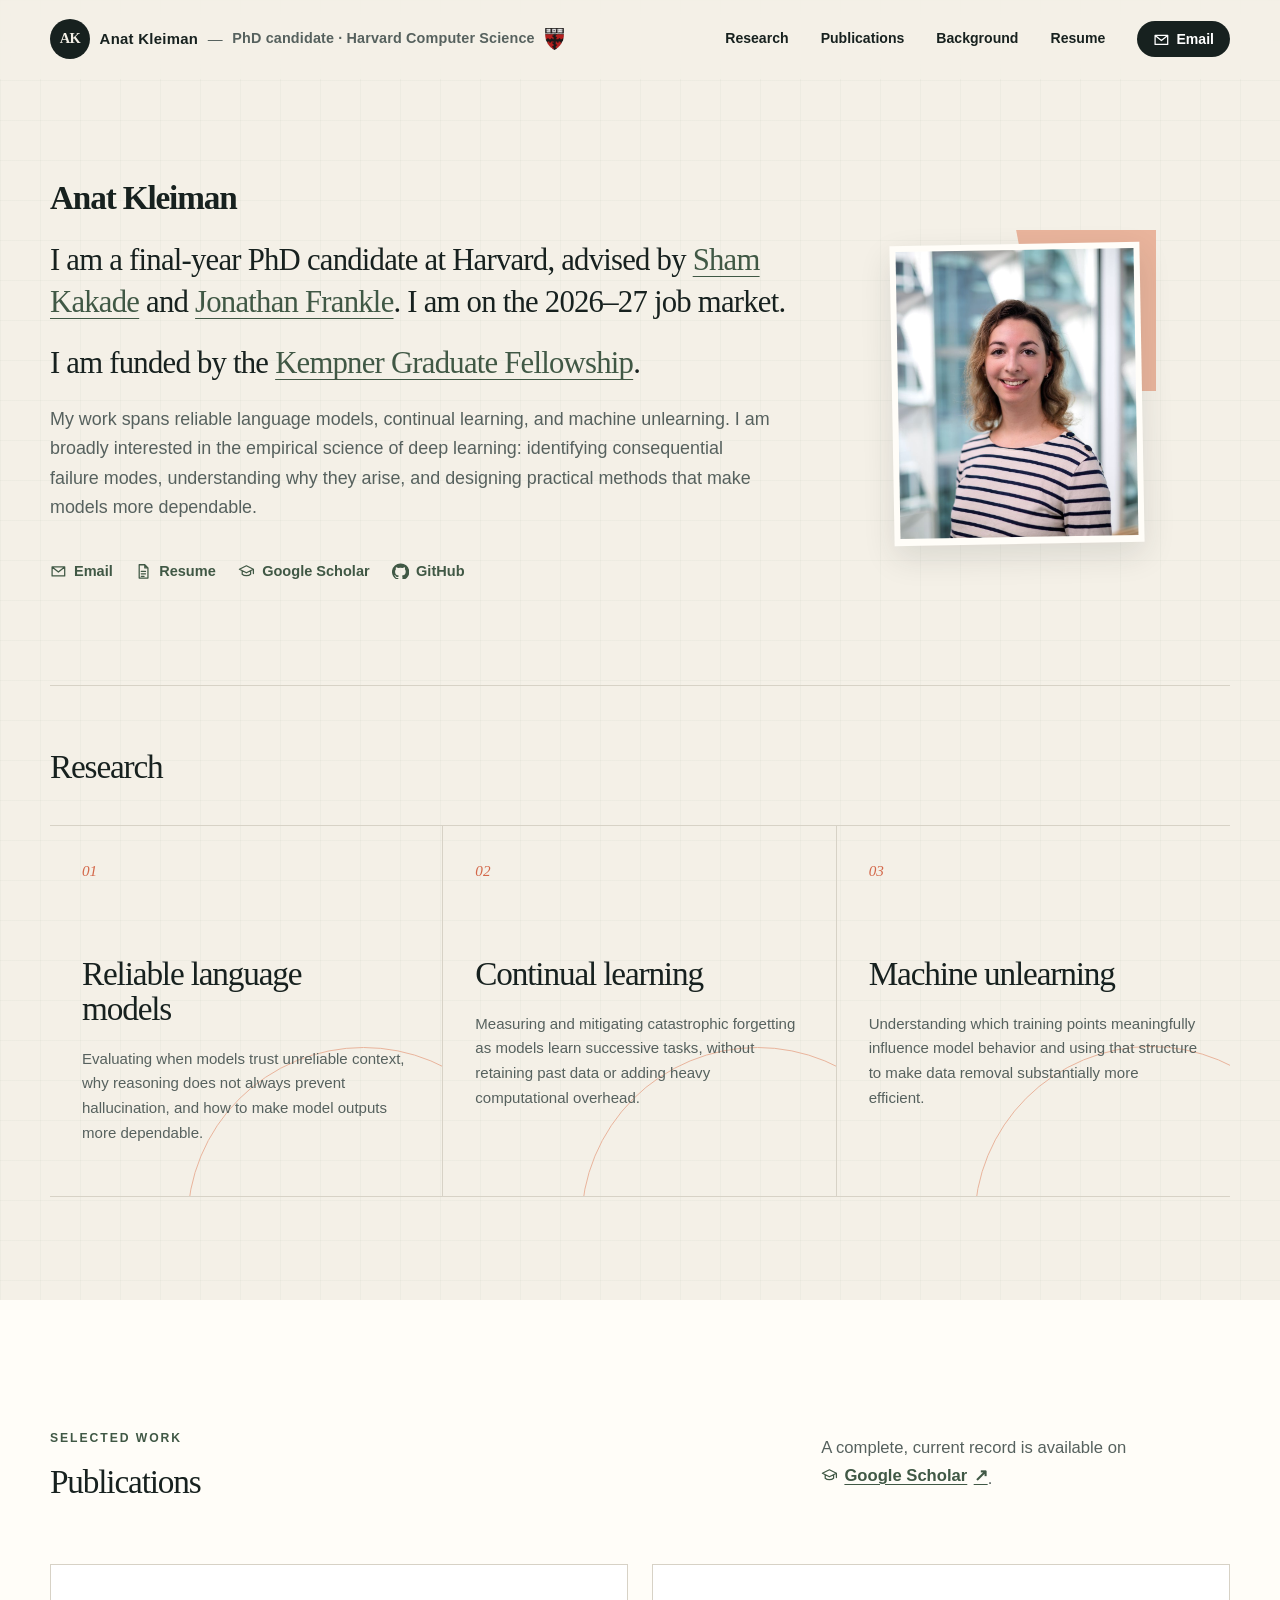
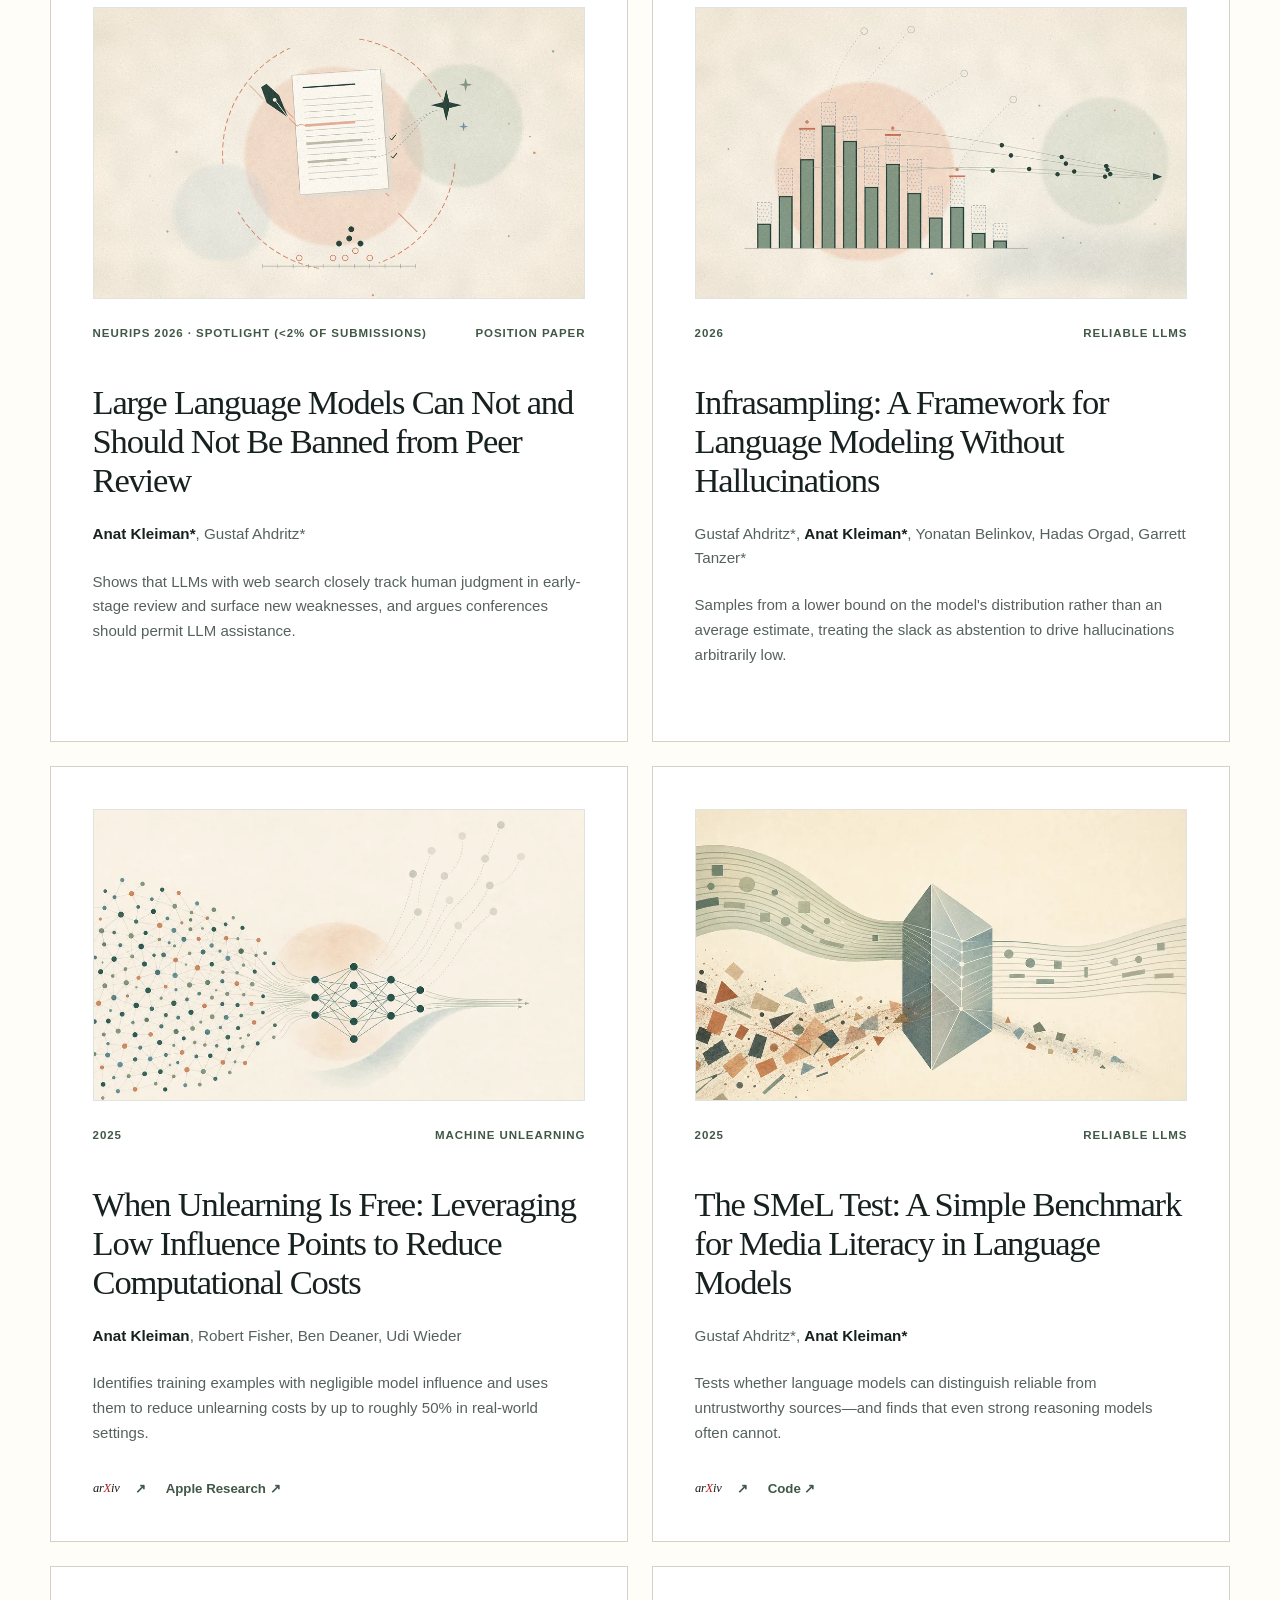
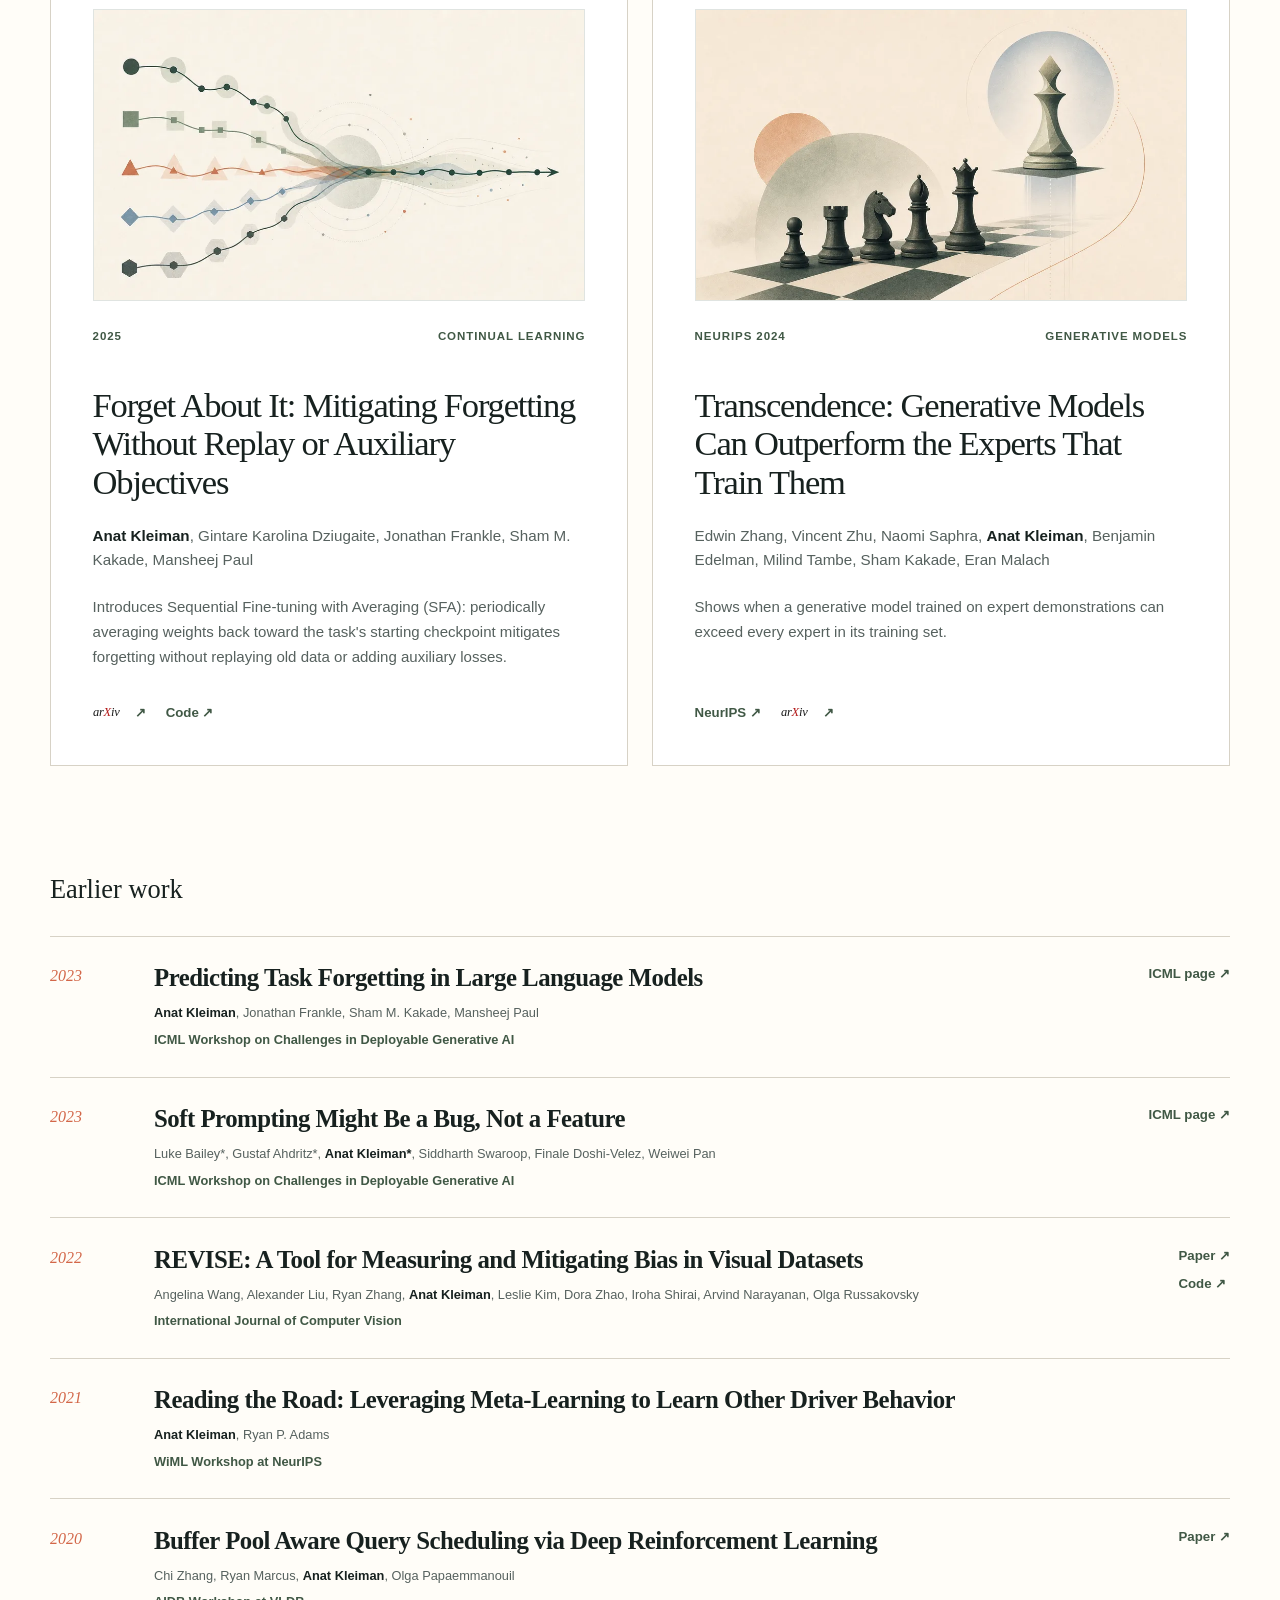
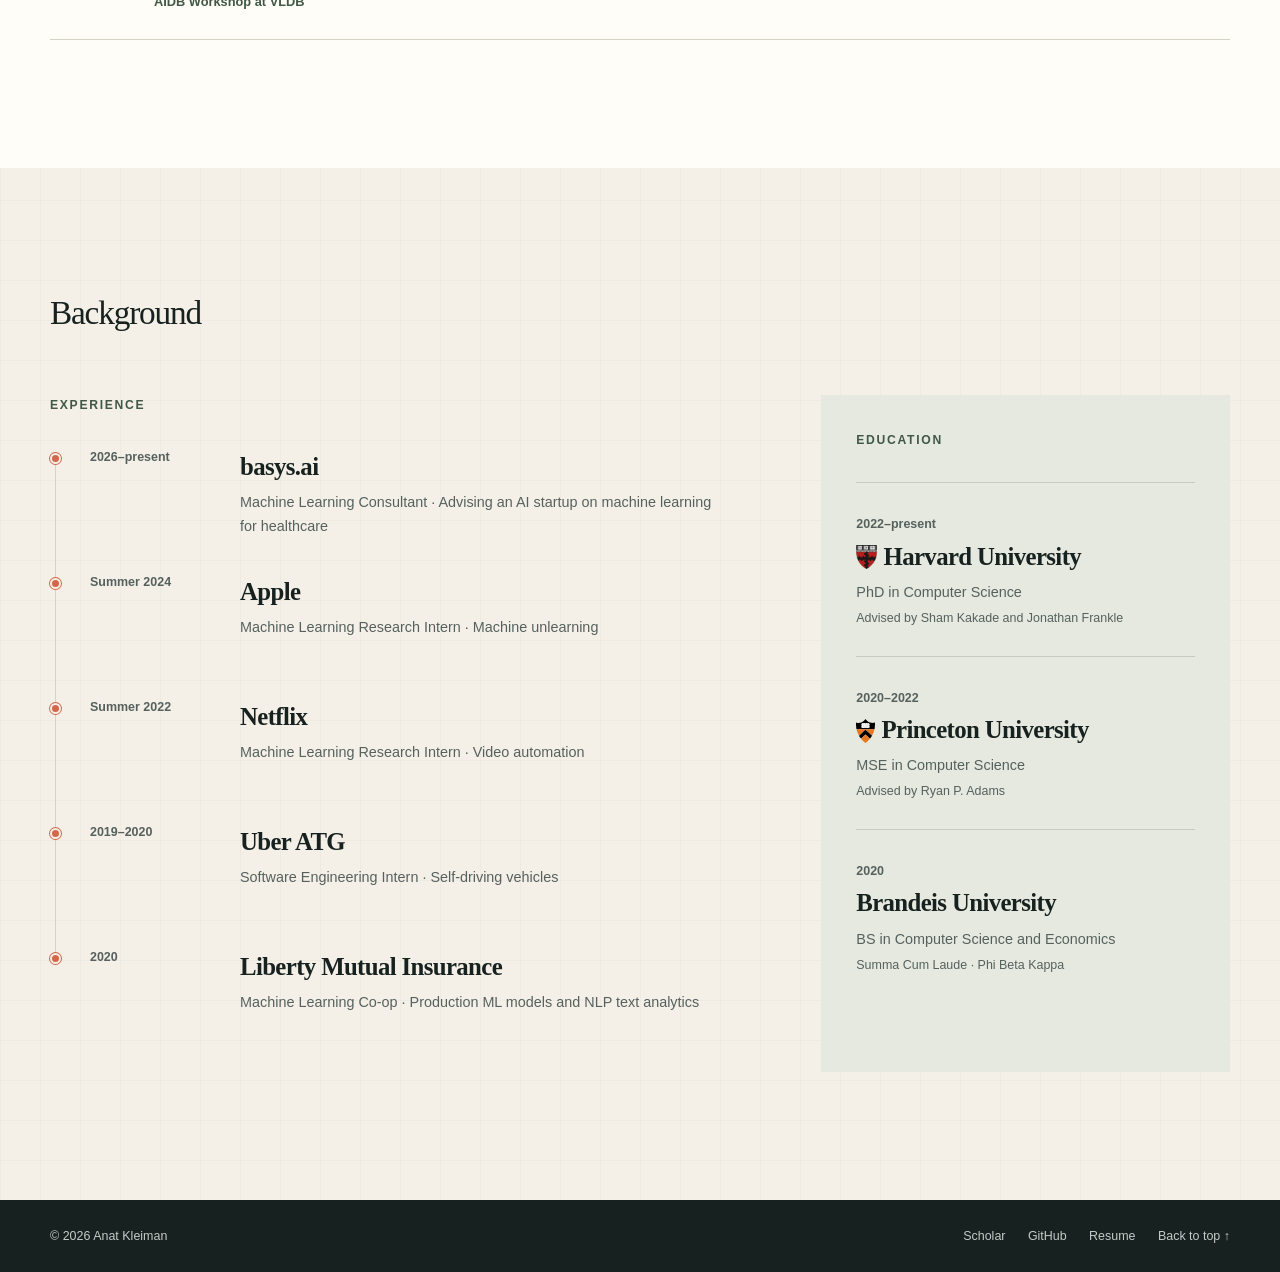
==== commit 167a83e2: "Replace profile photo with new portrait; remove old profile.jpg Co-Authored-By: Claude Opus 5.5 <nor" ====
--- a/index.html
+++ b/index.html
@@ -9,7 +9,7 @@
   <meta name="description" content="Anat Kleiman is a final-year Computer Science PhD candidate at Harvard researching reliable language models, continual learning, and machine unlearning.">
   <meta property="og:title" content="Anat Kleiman — Machine Learning Researcher">
   <meta property="og:description" content="Research on reliable language models, continual learning, and machine unlearning.">
-  <meta property="og:image" content="https://a-kleiman.github.io/profile.jpg">
+  <meta property="og:image" content="https://a-kleiman.github.io/portrait.jpg">
   <meta property="og:type" content="website">
   <meta property="og:url" content="https://a-kleiman.github.io/">
   <title>Anat Kleiman — Machine Learning Researcher</title>
@@ -25,7 +25,7 @@
     "givenName": "Anat",
     "familyName": "Kleiman",
     "url": "https://a-kleiman.github.io/",
-    "image": "https://a-kleiman.github.io/profile.jpg",
+    "image": "https://a-kleiman.github.io/portrait.jpg",
     "email": "mailto:anatkleiman@g.harvard.edu",
     "jobTitle": "PhD Candidate in Computer Science",
     "description": "Final-year Computer Science PhD candidate at Harvard University researching reliable language models, continual learning, and machine unlearning.",
@@ -114,7 +114,7 @@
           <div class="portrait-wrap">
             <div class="portrait-accent" aria-hidden="true"></div>
             <figure class="portrait">
-              <img src="profile.jpg" alt="Anat Kleiman" width="1497" height="1402">
+              <img src="portrait.jpg" alt="Anat Kleiman" width="800" height="1000">
             </figure>
           </div>
           <p class="about-lead">
